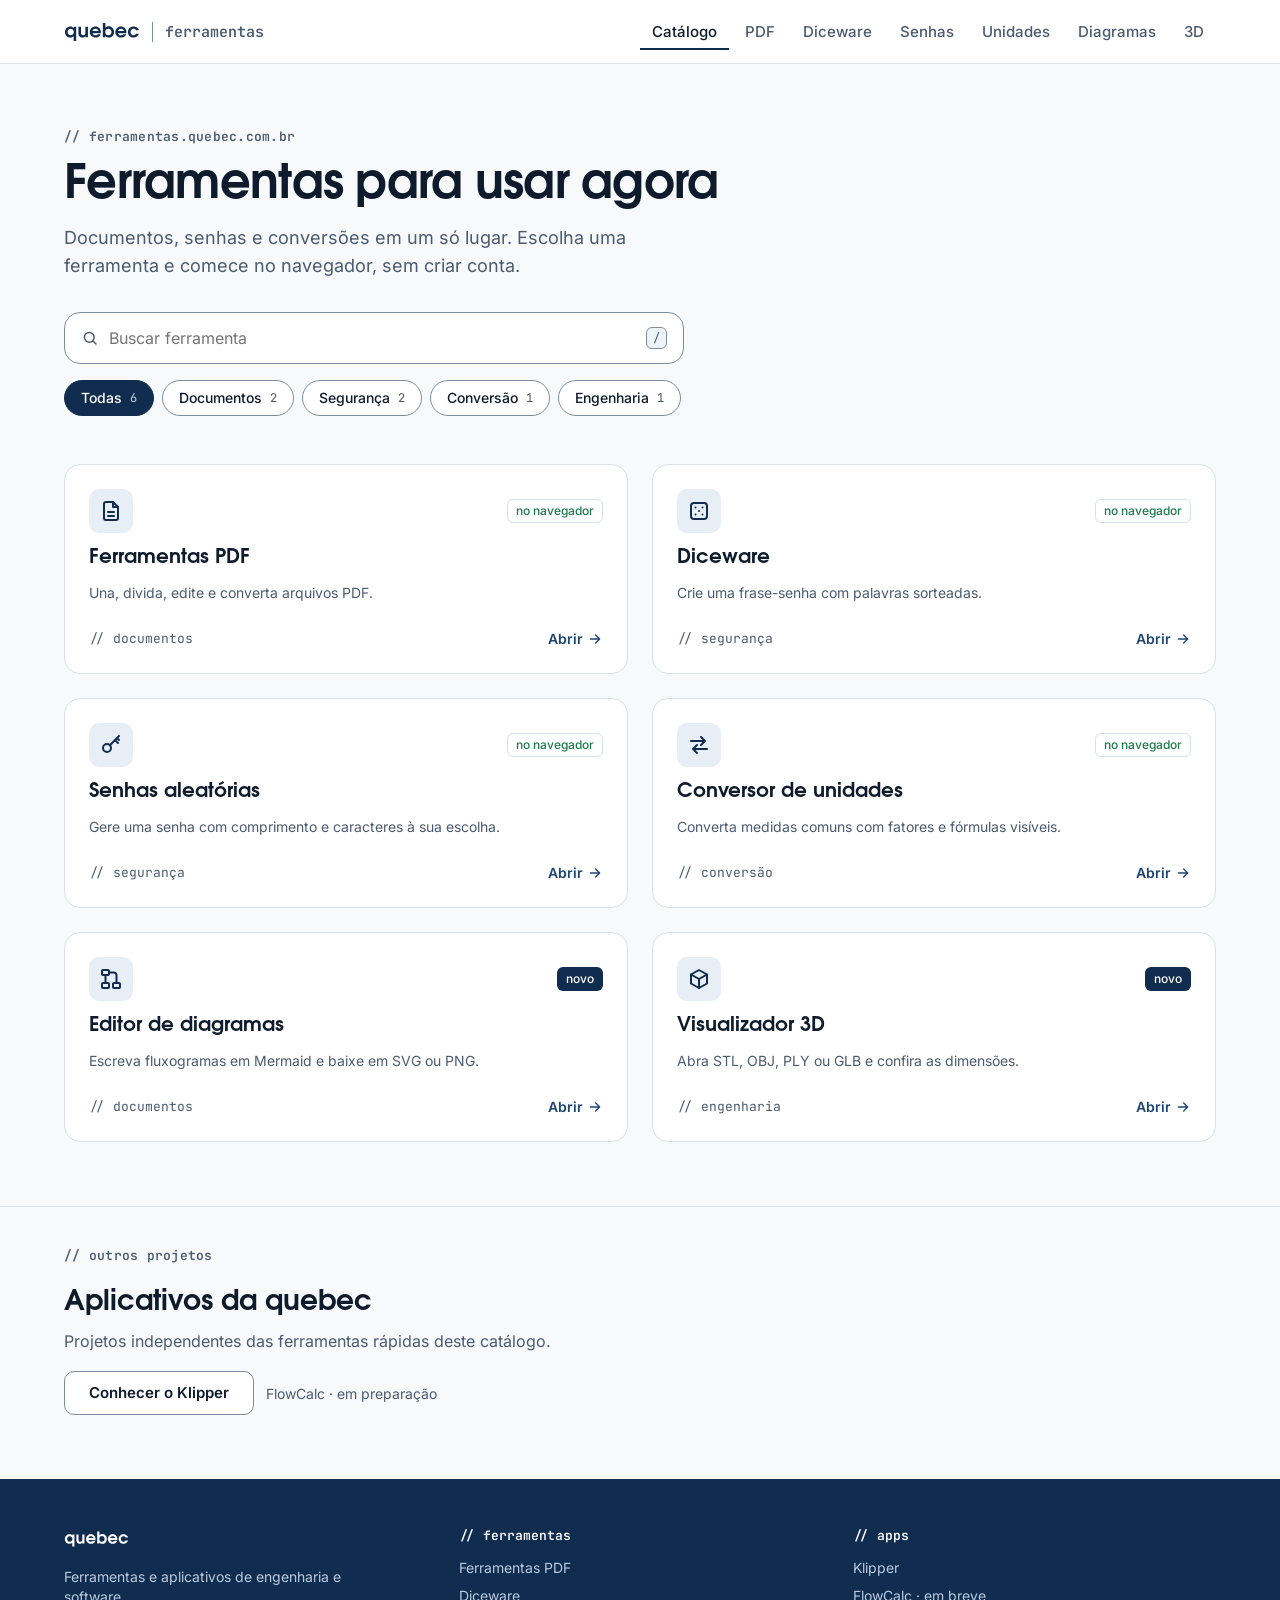
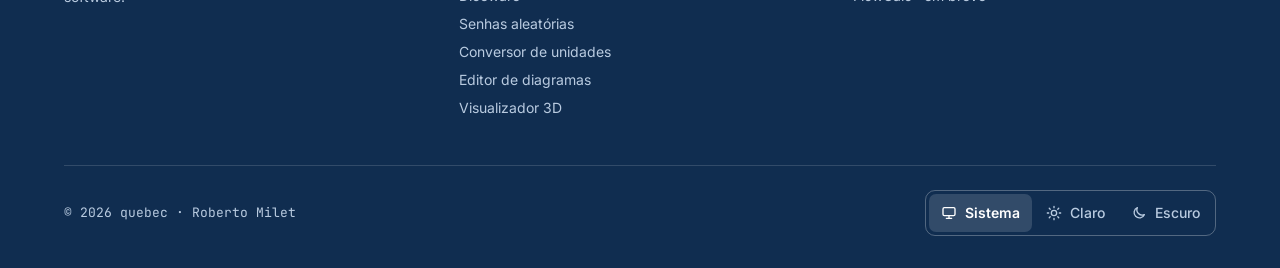
==== index.html @ 124abe1d "quebec 1.2.0: casca compartilhada, correções da 1.1.1 e motores MIT Correções (Release 1) - tokens: " ====
<!doctype html>
<html lang="pt-BR" data-theme="light">
<head>
  <meta charset="utf-8">
  <meta name="viewport" content="width=device-width, initial-scale=1">
  <title>Ferramentas | quebec</title>
  <meta name="description" content="Ferramentas gratuitas no navegador para documentos, diagramas, modelos 3D, senhas e conversão de unidades.">
  <link rel="canonical" href="https://ferramentas.quebec.com.br/">
  <meta property="og:title" content="Ferramentas | quebec">
  <meta property="og:description" content="PDF, senhas e conversão de unidades no navegador.">
  <meta property="og:image" content="https://ferramentas.quebec.com.br/assets/quebec/logos/icon-512.png">
  <!-- qb:head -->
<script>(function(){var s;try{s=localStorage.getItem('qb-theme')}catch(e){}document.documentElement.setAttribute('data-theme',s==='light'||s==='dark'?s:(matchMedia('(prefers-color-scheme: dark)').matches?'dark':'light'))})()</script>
<link rel="icon" type="image/png" sizes="16x16" href="/assets/quebec/logos/favicon_16.png">
<link rel="icon" type="image/png" sizes="32x32" href="/assets/quebec/logos/favicon_32.png">
<link rel="apple-touch-icon" href="/assets/quebec/logos/apple-touch-icon.png">
<meta name="theme-color" content="#F7F9FA" media="(prefers-color-scheme: light)">
<meta name="theme-color" content="#08131F" media="(prefers-color-scheme: dark)">
<link rel="preload" href="/assets/quebec/fonts/Inter-400.woff2" as="font" type="font/woff2" crossorigin>
<link rel="preload" href="/assets/quebec/fonts/TeXGyreAdventor-700.woff2" as="font" type="font/woff2" crossorigin>
<link rel="stylesheet" href="/assets/quebec/tokens.css?v=1.2.0">
<link rel="stylesheet" href="/assets/quebec/bundle.css?v=1.2.0">
<script src="/assets/quebec/quebec.js?v=1.2.0" defer></script>
<!-- /qb:head -->
  <style>
    .page-head { padding: var(--space-16) 0 var(--space-8); }
    .page-head h1 { margin: 0 0 var(--space-3); }
    .page-head .lead { margin: 0 0 var(--space-8); max-width: 620px; color: var(--text-muted); }
    .search { max-width: 620px; margin-bottom: var(--space-4); }
    .catalog { padding: var(--space-4) 0 var(--space-16); }
    .catalog .qb-card { min-height: 210px; }
    .product-strip { padding: var(--space-10) 0 var(--space-16); border-top: 1px solid var(--border); }
    .product-strip h2 { margin: 0 0 var(--space-3); }
    .product-strip p { color: var(--text-muted); margin: 0 0 var(--space-5); }
    .product-links { display: flex; flex-wrap: wrap; gap: var(--space-3); align-items: center; }
    .product-links span { color: var(--text-muted); font-size: 14px; }
    @media (max-width: 860px) { .page-head { padding-top: var(--space-12); } .page-head h1 { font-size: 40px; line-height: 46px; } }
    @media (max-width: 600px) { .catalog .qb-card { min-height: 0; } }
  </style>
</head>
<body class="qb">
<!-- qb:header active="catalogo" -->
<a class="qb-btn qb-btn--primary qb-skip" href="#conteudo">Pular para o conteúdo</a>
<div class="qb-header-wrap">
  <header class="qb-header"><div class="qb-container">
    <a class="qb-brand" href="/" aria-label="quebec ferramentas, início"><img class="qb-only-light" src="/assets/quebec/logos/nome_quebec.svg" alt="quebec" width="76" height="28"><img class="qb-only-dark" src="/assets/quebec/logos/nome_quebec_branco.svg" alt="quebec" width="76" height="28"><span class="qb-sub">ferramentas</span></a>
    <nav class="qb-nav" aria-label="Principal"><a href="/" aria-current="page">Catálogo</a><a href="/pdf/">PDF</a><a href="/diceware/">Diceware</a><a href="/senhas/">Senhas</a><a href="/unidades/">Unidades</a><a href="/diagramas/">Diagramas</a><a href="/3d/">3D</a></nav>
    <button class="qb-menu-btn" type="button" aria-expanded="false" aria-controls="menu-celular" aria-label="Menu"><span class="i-open"><svg class="qb-i" aria-hidden="true"><use href="/assets/quebec/icons.svg?v=1.2.0#menu"/></svg></span><span class="i-close"><svg class="qb-i" aria-hidden="true"><use href="/assets/quebec/icons.svg?v=1.2.0#close"/></svg></span></button>
  </div></header>
  <nav class="qb-mobile-nav" id="menu-celular" aria-label="Principal (celular)" hidden><a href="/" aria-current="page">Catálogo</a><a href="/pdf/">PDF</a><a href="/diceware/">Diceware</a><a href="/senhas/">Senhas</a><a href="/unidades/">Unidades</a><a href="/diagramas/">Diagramas</a><a href="/3d/">3D</a></nav>
</div>
<!-- /qb:header -->

<main id="conteudo">
<div data-qb-catalog>
<section class="page-head"><div class="qb-container">
  <p class="qb-eyebrow">// ferramentas.quebec.com.br</p>
  <h1 class="display-lg">Ferramentas para usar agora</h1>
  <p class="lead body-lg">Documentos, senhas e conversões em um só lugar. Escolha uma ferramenta e comece no navegador, sem criar conta.</p>
  <div class="qb-input qb-input--search search"><svg class="qb-i" aria-hidden="true"><use href="/assets/quebec/icons.svg?v=1.2.0#search"/></svg><input type="search" placeholder="Buscar ferramenta" aria-label="Buscar ferramenta" data-qb-search autocomplete="off"><span class="qb-kbd" aria-hidden="true">/</span></div>
  <div class="qb-chips" role="group" aria-label="Filtrar por categoria"><button class="qb-chip" type="button" data-qb-filter="todas" aria-pressed="true">Todas <span class="qb-count" aria-hidden="true">6</span></button><button class="qb-chip" type="button" data-qb-filter="documentos" aria-pressed="false">Documentos <span class="qb-count" aria-hidden="true">2</span></button><button class="qb-chip" type="button" data-qb-filter="seguranca" aria-pressed="false">Segurança <span class="qb-count" aria-hidden="true">2</span></button><button class="qb-chip" type="button" data-qb-filter="conversao" aria-pressed="false">Conversão <span class="qb-count" aria-hidden="true">1</span></button><button class="qb-chip" type="button" data-qb-filter="engenharia" aria-pressed="false">Engenharia <span class="qb-count" aria-hidden="true">1</span></button></div>
  <p class="qb-visually-hidden" aria-live="polite" data-qb-status></p>
</div></section>
<section class="catalog" aria-label="Catálogo"><div class="qb-container"><div class="qb-grid qb-grid--2">
<a class="qb-card" href="/pdf/" data-qb-item data-category="documentos" data-search="PDF unir dividir organizar editar converter imagem documento"><div class="qb-card-top"><span class="qb-icon-tile" aria-hidden="true"><svg class="qb-i"><use href="/assets/quebec/icons.svg?v=1.2.0#doc"/></svg></span><span class="qb-badge qb-badge--success">no navegador</span></div><h3 class="h3">Ferramentas PDF</h3><p class="body-sm">Una, divida, edite e converta arquivos PDF.</p><div class="qb-card-foot"><span>// documentos</span><span class="qb-go">Abrir <svg class="qb-i" aria-hidden="true"><use href="/assets/quebec/icons.svg?v=1.2.0#arrow-right"/></svg></span></div></a>
<a class="qb-card" href="/diceware/" data-qb-item data-category="seguranca" data-search="Diceware frase senha palavras portugues memoravel offline seguranca"><div class="qb-card-top"><span class="qb-icon-tile" aria-hidden="true"><svg class="qb-i"><use href="/assets/quebec/icons.svg?v=1.2.0#dice"/></svg></span><span class="qb-badge qb-badge--success">no navegador</span></div><h3 class="h3">Diceware</h3><p class="body-sm">Crie uma frase-senha com palavras sorteadas.</p><div class="qb-card-foot"><span>// segurança</span><span class="qb-go">Abrir <svg class="qb-i" aria-hidden="true"><use href="/assets/quebec/icons.svg?v=1.2.0#arrow-right"/></svg></span></div></a>
<a class="qb-card" href="/senhas/" data-qb-item data-category="seguranca" data-search="gerador senha aleatoria letras numeros simbolos criptografica seguranca"><div class="qb-card-top"><span class="qb-icon-tile" aria-hidden="true"><svg class="qb-i"><use href="/assets/quebec/icons.svg?v=1.2.0#key"/></svg></span><span class="qb-badge qb-badge--success">no navegador</span></div><h3 class="h3">Senhas aleatórias</h3><p class="body-sm">Gere uma senha com comprimento e caracteres à sua escolha.</p><div class="qb-card-foot"><span>// segurança</span><span class="qb-go">Abrir <svg class="qb-i" aria-hidden="true"><use href="/assets/quebec/icons.svg?v=1.2.0#arrow-right"/></svg></span></div></a>
<a class="qb-card" href="/unidades/" data-qb-item data-category="conversao" data-search="conversor unidades comprimento massa temperatura volume area pressao medida"><div class="qb-card-top"><span class="qb-icon-tile" aria-hidden="true"><svg class="qb-i"><use href="/assets/quebec/icons.svg?v=1.2.0#swap"/></svg></span><span class="qb-badge qb-badge--success">no navegador</span></div><h3 class="h3">Conversor de unidades</h3><p class="body-sm">Converta medidas comuns com fatores e fórmulas visíveis.</p><div class="qb-card-foot"><span>// conversão</span><span class="qb-go">Abrir <svg class="qb-i" aria-hidden="true"><use href="/assets/quebec/icons.svg?v=1.2.0#arrow-right"/></svg></span></div></a>
<a class="qb-card" href="/diagramas/" data-qb-item data-category="documentos" data-search="diagrama fluxograma mermaid sequencia estados desenho svg png documento"><div class="qb-card-top"><span class="qb-icon-tile" aria-hidden="true"><svg class="qb-i"><use href="/assets/quebec/icons.svg?v=1.2.0#diagram"/></svg></span><span class="qb-badge qb-badge--new">novo</span></div><h3 class="h3">Editor de diagramas</h3><p class="body-sm">Escreva fluxogramas em Mermaid e baixe em SVG ou PNG.</p><div class="qb-card-foot"><span>// documentos</span><span class="qb-go">Abrir <svg class="qb-i" aria-hidden="true"><use href="/assets/quebec/icons.svg?v=1.2.0#arrow-right"/></svg></span></div></a>
<a class="qb-card" href="/3d/" data-qb-item data-category="engenharia" data-search="visualizador 3d cad stl obj ply glb modelo peca dimensoes engenharia"><div class="qb-card-top"><span class="qb-icon-tile" aria-hidden="true"><svg class="qb-i"><use href="/assets/quebec/icons.svg?v=1.2.0#cube"/></svg></span><span class="qb-badge qb-badge--new">novo</span></div><h3 class="h3">Visualizador 3D</h3><p class="body-sm">Abra STL, OBJ, PLY ou GLB e confira as dimensões.</p><div class="qb-card-foot"><span>// engenharia</span><span class="qb-go">Abrir <svg class="qb-i" aria-hidden="true"><use href="/assets/quebec/icons.svg?v=1.2.0#arrow-right"/></svg></span></div></a>
</div><div class="qb-empty" data-qb-empty hidden><span class="qb-icon-tile" aria-hidden="true"><svg class="qb-i"><use href="/assets/quebec/icons.svg?v=1.2.0#search"/></svg></span><h2 class="h3">Nenhuma ferramenta para “<span data-qb-query></span>”</h2><p class="body-sm">Tente outro termo ou veja todas as ferramentas.</p><button class="qb-btn qb-btn--secondary qb-btn--sm" type="button" data-qb-clear>Limpar busca</button></div></div></section>
</div>
<section class="product-strip"><div class="qb-container"><p class="qb-eyebrow">// outros projetos</p><h2 class="h2">Aplicativos da quebec</h2><p>Projetos independentes das ferramentas rápidas deste catálogo.</p><div class="product-links"><a class="qb-btn qb-btn--secondary" href="https://klipper.quebec.com.br/">Conhecer o Klipper</a><span>FlowCalc · em preparação</span></div></div></section>
</main>

<!-- qb:footer -->
<footer class="qb-footer"><div class="qb-container">
  <div class="qb-foot-grid">
    <div class="qb-foot-brand"><img src="/assets/quebec/logos/nome_quebec_branco.svg" alt="quebec" width="65" height="24"><p>Ferramentas e aplicativos de engenharia e software.</p></div>
    <div><h2 class="qb-foot-title">// ferramentas</h2><ul><li><a href="/pdf/">Ferramentas PDF</a></li><li><a href="/diceware/">Diceware</a></li><li><a href="/senhas/">Senhas aleatórias</a></li><li><a href="/unidades/">Conversor de unidades</a></li><li><a href="/diagramas/">Editor de diagramas</a></li><li><a href="/3d/">Visualizador 3D</a></li></ul></div>
    <div><h2 class="qb-foot-title">// apps</h2><ul><li><a href="https://klipper.quebec.com.br/" rel="noopener noreferrer">Klipper</a></li><li><span class="qb-soon">FlowCalc · em breve</span></li></ul></div>
  </div>
  <div class="qb-legal"><span>© <span data-qb-year>2026</span> quebec · Roberto Milet</span><div class="qb-theme" role="group" aria-label="Tema"><button type="button" data-qb-theme-set="system" aria-pressed="true"><svg class="qb-i" aria-hidden="true"><use href="/assets/quebec/icons.svg?v=1.2.0#monitor"/></svg>Sistema</button><button type="button" data-qb-theme-set="light" aria-pressed="false"><svg class="qb-i" aria-hidden="true"><use href="/assets/quebec/icons.svg?v=1.2.0#sun"/></svg>Claro</button><button type="button" data-qb-theme-set="dark" aria-pressed="false"><svg class="qb-i" aria-hidden="true"><use href="/assets/quebec/icons.svg?v=1.2.0#moon"/></svg>Escuro</button></div></div>
</div></footer>
<!-- /qb:footer -->
</body>
</html>
---- assets/quebec/tokens.css ----
/* quebec — gerado de tokens.json do design system (pacote 1.2.0). Não editar à mão: altere o design system e gere de novo.
   1.2.0: espaços 5/10/20, --accent (realce por ferramenta), --band-border*, --on-success e tokens de movimento. */
@font-face { font-family: 'TeX Gyre Adventor'; src: url('fonts/TeXGyreAdventor-700.woff2') format('woff2'); font-weight: 700; font-style: normal; font-display: swap; }
@font-face { font-family: 'Inter'; src: url('fonts/Inter-400.woff2') format('woff2'); font-weight: 400; font-style: normal; font-display: swap; }
@font-face { font-family: 'Inter'; src: url('fonts/Inter-500.woff2') format('woff2'); font-weight: 500; font-style: normal; font-display: swap; }
@font-face { font-family: 'Inter'; src: url('fonts/Inter-600.woff2') format('woff2'); font-weight: 600; font-style: normal; font-display: swap; }
@font-face { font-family: 'JetBrains Mono'; src: url('fonts/JetBrainsMono-400.woff2') format('woff2'); font-weight: 400; font-style: normal; font-display: swap; }
@font-face { font-family: 'JetBrains Mono'; src: url('fonts/JetBrainsMono-600.woff2') format('woff2'); font-weight: 600; font-style: normal; font-display: swap; }
:root, [data-theme="light"] {
  --navy-950: #08131F;
  --navy-900: #0F1E31;
  --navy-800: #102D50;
  --navy-700: #1D4673;
  --navy-500: #3D6E9F;
  --navy-300: #9CC0E6;
  --navy-100: #E7EEF6;
  --navy-050: #F3F6FA;
  --slate-700: #4B5B70;
  --slate-400: #7D8DA1;
  --slate-200: #D8E0E9;
  --slate-050: #F7F9FA;
  --cyan-400: #4CC3F0;
  --bg: var(--slate-050);
  --surface: #FFFFFF;
  --surface-sunken: #EEF3F8;
  --surface-tint: var(--navy-100);
  --text: #0E1B2C;
  --text-muted: var(--slate-700);
  --border: var(--slate-200);
  --border-strong: var(--slate-400);
  --primary: var(--navy-800);
  --primary-hover: #0A1F38;
  --on-primary: #FFFFFF;
  --link: var(--navy-700);
  --focus: #1F78B8;
  --band: var(--navy-800);
  --on-band: #FFFFFF;
  --on-band-muted: #B9CBE0;
  --success: #1E7B4F;
  --warning: #8F5410;
  --danger: #B42318;
  --on-success: #FFFFFF;
  --accent: var(--primary);
  --accent-tint: var(--surface-tint);
  --band-border: rgba(255,255,255,0.14);
  --band-border-strong: rgba(255,255,255,0.28);
  --shadow-sm: 0 1px 2px rgba(16,45,80,0.08);
  --shadow-md: 0 6px 20px rgba(16,45,80,0.10);
  color-scheme: light;
}
[data-theme="dark"] {
  --bg: var(--navy-950);
  --surface: var(--navy-900);
  --surface-sunken: #0B1828;
  --surface-tint: #14304F;
  --text: #EEF3F8;
  --text-muted: #A3B2C4;
  --border: #25394F;
  --border-strong: #5E7591;
  --primary: var(--navy-300);
  --primary-hover: #B9D3EE;
  --on-primary: var(--navy-950);
  --link: var(--navy-300);
  --focus: var(--cyan-400);
  --band: var(--navy-900);
  --on-band: #EEF3F8;
  --on-band-muted: #A3B2C4;
  --success: #5CCB93;
  --warning: #F0B45A;
  --danger: #F28B82;
  --on-success: var(--navy-950);
  --band-border: rgba(255,255,255,0.12);
  --band-border-strong: rgba(255,255,255,0.24);
  --shadow-sm: 0 1px 2px rgba(0,0,0,0.4);
  --shadow-md: 0 8px 24px rgba(0,0,0,0.45);
  color-scheme: dark;
}
:root {
  --space-1: 4px;
  --space-2: 8px;
  --space-3: 12px;
  --space-4: 16px;
  --space-5: 20px;
  --space-6: 24px;
  --space-8: 32px;
  --space-10: 40px;
  --space-12: 48px;
  --space-16: 64px;
  --space-20: 80px;
  --space-24: 96px;
  --radius-sm: 6px;
  --radius-md: 10px;
  --radius-lg: 16px;
  --radius-xl: 24px;
  --radius-full: 999px;
  --container: 1200px;
  --container-narrow: 760px;
  --header-height: 64px;
  --dur-1: 120ms;
  --dur-2: 200ms;
  --ease: cubic-bezier(.2,0,0,1);
  --font-display: "TeX Gyre Adventor", "Century Gothic", "Avenir Next", system-ui, sans-serif;
  --font-sans: Inter, system-ui, -apple-system, "Segoe UI", Roboto, sans-serif;
  --font-mono: "JetBrains Mono", ui-monospace, "SFMono-Regular", Menlo, monospace;
}
/* Realce por ferramenta: só pinta ícones, sobretítulos e destaques de título. Nunca altera --primary, --link ou --focus.
   As cores ficam longe de --danger, --warning e --success. Use <main data-qb-accent="violeta">. */
[data-qb-accent="violeta"] { --accent: #6A3FC1; --accent-tint: #F0EBFA; }
[data-theme="dark"] [data-qb-accent="violeta"] { --accent: #C3AEF5; --accent-tint: #2A2347; }
[data-qb-accent="ciano"] { --accent: #0B6A8F; --accent-tint: #E3F3FA; }
[data-theme="dark"] [data-qb-accent="ciano"] { --accent: var(--cyan-400); --accent-tint: #0F3144; }
@media (prefers-reduced-motion: reduce) { :root { --dur-1: 0ms; --dur-2: 0ms; } }
.display-xl { font-family: var(--font-display); font-size: 64px; line-height: 68px; font-weight: 700; letter-spacing: -0.02em; }
.display-lg { font-family: var(--font-display); font-size: 48px; line-height: 54px; font-weight: 700; letter-spacing: -0.015em; }
.h1 { font-family: var(--font-display); font-size: 36px; line-height: 42px; font-weight: 700; letter-spacing: -0.01em; }
.h2 { font-family: var(--font-display); font-size: 28px; line-height: 34px; font-weight: 700; }
.h3 { font-family: var(--font-display); font-size: 20px; line-height: 26px; font-weight: 700; }
.body-lg { font-family: var(--font-sans); font-size: 18px; line-height: 28px; font-weight: 400; }
.body { font-family: var(--font-sans); font-size: 16px; line-height: 24px; font-weight: 400; }
.body-sm { font-family: var(--font-sans); font-size: 14px; line-height: 20px; font-weight: 400; }
.label { font-family: var(--font-sans); font-size: 14px; line-height: 20px; font-weight: 600; }
.caption { font-family: var(--font-sans); font-size: 12px; line-height: 16px; font-weight: 500; }
.eyebrow { font-family: var(--font-mono); font-size: 13px; line-height: 18px; font-weight: 600; }
.code { font-family: var(--font-mono); font-size: 14px; line-height: 22px; font-weight: 400; }
.result { font-family: var(--font-mono); font-size: 32px; line-height: 40px; font-weight: 600; }
---- assets/quebec/bundle.css ----
/* quebec — componentes (classes qb-*), pacote 1.2.0. Carrega depois de tokens.css; usa só variáveis de token.
   Pontos de quebra (convenção, media queries não leem variáveis): 1100 / 860 / 600 px. */
.qb, .qb * { box-sizing: border-box; }
.qb { font-family: var(--font-sans); color: var(--text); background: var(--bg); -webkit-font-smoothing: antialiased; }
.qb a { color: var(--link); text-underline-offset: 3px; }
.qb :focus-visible { outline: 2px solid var(--focus); outline-offset: 2px; }
.qb-container { max-width: var(--container); margin: 0 auto; padding: 0 var(--space-6); }
.qb-narrow { max-width: var(--container-narrow); margin: 0 auto; padding: 0 var(--space-6); }
.qb-muted { color: var(--text-muted); }

/* Botão */
.qb-btn { display: inline-flex; align-items: center; justify-content: center; gap: var(--space-2); height: 44px; padding: 0 var(--space-6);
  border-radius: var(--radius-md); border: 1px solid transparent; font: 600 15px/20px var(--font-sans); text-decoration: none; cursor: pointer; white-space: nowrap; }
.qb a.qb-btn { text-decoration: none; }
.qb-btn svg { width: 18px; height: 18px; }
.qb-btn--primary, .qb a.qb-btn--primary { background: var(--primary); color: var(--on-primary); }
.qb-btn--primary:hover { background: var(--primary-hover); }
.qb-btn--secondary, .qb a.qb-btn--secondary { background: var(--surface); color: var(--text); border-color: var(--border-strong); }
.qb-btn--secondary:hover { background: var(--surface-sunken); }
.qb-btn--ghost, .qb a.qb-btn--ghost { background: transparent; color: var(--text); }
.qb-btn--ghost:hover { background: var(--surface-tint); }
.qb-btn--on-band, .qb a.qb-btn--on-band { background: var(--on-band); color: var(--navy-800); }
.qb-btn--sm { height: 36px; padding: 0 var(--space-4); font-size: 14px; }
.qb-btn[disabled] { opacity: .45; cursor: not-allowed; }

/* Selo */
.qb-badge { display: inline-flex; align-items: center; gap: var(--space-1); height: 24px; padding: 0 var(--space-2); border-radius: var(--radius-sm);
  font: 500 12px/16px var(--font-sans); background: var(--surface-sunken); color: var(--text-muted); border: 1px solid var(--border); }
.qb-badge svg { width: 14px; height: 14px; }
.qb-badge--brand { background: var(--surface-tint); color: var(--text); border-color: transparent; }
.qb-badge--new { background: var(--primary); color: var(--on-primary); border-color: transparent; }
.qb-badge--success { color: var(--success); background: var(--surface); border-color: var(--border); }

/* Chip de filtro */
.qb-chips { display: flex; flex-wrap: wrap; gap: var(--space-2); }
.qb-chip { display: inline-flex; align-items: center; gap: var(--space-2); height: 36px; padding: 0 var(--space-4); border-radius: var(--radius-full);
  border: 1px solid var(--border-strong); background: var(--surface); color: var(--text); font: 500 14px/20px var(--font-sans); cursor: pointer; }
.qb-chip[aria-pressed="true"] { background: var(--primary); border-color: var(--primary); color: var(--on-primary); }
.qb-chip .qb-count { font: 400 12px/16px var(--font-mono); opacity: .75; }

/* Campo */
.qb-field { display: grid; gap: var(--space-2); }
.qb-field > label { font: 600 14px/20px var(--font-sans); }
.qb-field .qb-help { font: 400 13px/18px var(--font-sans); color: var(--text-muted); }
.qb-input { display: flex; align-items: center; gap: var(--space-2); height: 44px; padding: 0 var(--space-4); border-radius: var(--radius-md);
  border: 1px solid var(--border-strong); background: var(--surface); color: var(--text); }
.qb-input:focus-within { outline: 2px solid var(--focus); outline-offset: 2px; }
.qb-input input, .qb-input select { flex: 1; min-width: 0; border: 0; background: transparent; color: inherit; font: 400 16px/24px var(--font-sans); outline: none; }
.qb-input .qb-unit { font: 400 14px/20px var(--font-mono); color: var(--text-muted); }
.qb-input svg { width: 18px; height: 18px; color: var(--text-muted); flex: none; }
.qb-input--search { height: 52px; border-radius: var(--radius-lg); }
.qb-input--error { border-color: var(--danger); }
.qb-field .qb-error { font: 500 13px/18px var(--font-sans); color: var(--danger); }
.qb-kbd { font: 500 12px/16px var(--font-mono); padding: 2px 6px; border-radius: var(--radius-sm); border: 1px solid var(--border-strong); color: var(--text-muted); background: var(--surface-sunken); }
.qb-mono { font-family: var(--font-mono); }

/* Cabeçalho */
.qb-header { height: var(--header-height); background: var(--surface); border-bottom: 1px solid var(--border); }
.qb-header .qb-container { height: 100%; display: flex; align-items: center; gap: var(--space-8); }
.qb-brand { display: inline-flex; align-items: center; gap: var(--space-3); text-decoration: none; color: var(--text); }
.qb .qb-brand { text-decoration: none; }
.qb-brand img { height: 28px; width: auto; display: block; }
.qb-brand .qb-sub { font: 600 15px/20px var(--font-mono); color: var(--text-muted); padding-left: var(--space-3); border-left: 1px solid var(--border-strong); }
.qb-nav { display: flex; gap: var(--space-1); margin-left: auto; align-items: center; }
.qb-nav a { font: 500 15px/20px var(--font-sans); color: var(--text-muted); text-decoration: none; padding: var(--space-2) var(--space-3); border-radius: var(--radius-sm); }
.qb-nav a:hover { color: var(--text); background: var(--surface-tint); }
.qb-nav a[aria-current="page"] { color: var(--text); box-shadow: inset 0 -2px 0 var(--primary); border-radius: 0; }

/* Sobretítulo e seções */
.qb-eyebrow { font: 600 13px/18px var(--font-mono); color: var(--text-muted); letter-spacing: .02em; margin: 0 0 var(--space-3); }
.qb-section { padding: var(--space-24) 0; }
.qb-section-head { max-width: 640px; margin-bottom: var(--space-12); }
.qb-section-head h2 { margin: 0 0 var(--space-3); }
.qb-section-head p { margin: 0; color: var(--text-muted); }

/* Hero */
.qb-hero { padding: var(--space-24) 0 var(--space-16); }
.qb-hero .qb-container { display: grid; grid-template-columns: 1.1fr .9fr; gap: var(--space-16); align-items: center; }
.qb-hero h1 { margin: 0 0 var(--space-6); }
.qb-hero p.qb-lead { margin: 0 0 var(--space-8); color: var(--text-muted); max-width: 520px; }
.qb-actions { display: flex; gap: var(--space-3); flex-wrap: wrap; }
.qb-tree { background: var(--surface); border: 1px solid var(--border); border-radius: var(--radius-xl); padding: var(--space-8); box-shadow: var(--shadow-sm); }
.qb-tree .qb-tree-top { display: flex; align-items: center; gap: var(--space-3); margin-bottom: var(--space-6); }
.qb-tree .qb-tree-top img { width: 40px; height: 40px; }
.qb-tree ul { list-style: none; margin: 0; padding: 0; font: 400 15px/24px var(--font-mono); }
.qb-tree li { display: grid; grid-template-columns: 28px 130px 1fr; padding: var(--space-2) 0; border-top: 1px dashed var(--border); }
.qb-tree li .b { color: var(--text-muted); }
.qb-tree li .n { font-weight: 600; color: var(--text); }
.qb-tree li .d { color: var(--text-muted); font-family: var(--font-sans); font-size: 14px; }

/* Cards */
.qb-grid { display: grid; grid-template-columns: repeat(3, 1fr); gap: var(--space-6); }
.qb-card { display: flex; flex-direction: column; gap: var(--space-3); padding: var(--space-6); background: var(--surface); border: 1px solid var(--border);
  border-radius: var(--radius-lg); color: var(--text); text-decoration: none; }
.qb a.qb-card { text-decoration: none; color: var(--text); }
a.qb-card:hover { box-shadow: var(--shadow-md); border-color: var(--border-strong); }
.qb-card h3 { margin: 0; }
.qb-card p { margin: 0; color: var(--text-muted); }
.qb-card .qb-card-top { display: flex; align-items: center; justify-content: space-between; gap: var(--space-3); }
.qb-card .qb-card-foot { margin-top: auto; padding-top: var(--space-3); display: flex; align-items: center; justify-content: space-between; gap: var(--space-2);
  font: 400 13px/18px var(--font-mono); color: var(--text-muted); }
.qb-card .qb-go { font: 600 14px/20px var(--font-sans); color: var(--link); display: inline-flex; align-items: center; gap: var(--space-1); }
.qb-card .qb-go svg { width: 16px; height: 16px; }
.qb-icon-tile { width: 44px; height: 44px; border-radius: var(--radius-md); background: var(--accent-tint); color: var(--accent);
  display: inline-flex; align-items: center; justify-content: center; flex: none; }
.qb-icon-tile svg { width: 24px; height: 24px; }
.qb-icon-tile--brand { background: var(--navy-800); color: var(--on-band); }

/* Painel de ferramenta */
.qb-tool { background: var(--surface); border: 1px solid var(--border); border-radius: var(--radius-lg); overflow: hidden; }
.qb-tool-head { display: flex; align-items: center; gap: var(--space-4); padding: var(--space-6); border-bottom: 1px solid var(--border); }
.qb-tool-head h2 { margin: 0; }
.qb-tool-head p { margin: 2px 0 0; color: var(--text-muted); }
.qb-tool-body { display: grid; grid-template-columns: 1fr 1fr; }
.qb-tool-in { padding: var(--space-6); display: grid; gap: var(--space-4); align-content: start; }
.qb-tool-out { padding: var(--space-6); background: var(--surface-sunken); border-left: 1px solid var(--border); display: grid; gap: var(--space-4); align-content: start; }
.qb-row2 { display: grid; grid-template-columns: 1fr 1fr; gap: var(--space-3); }
.qb-meter { height: 8px; border-radius: var(--radius-full); background: var(--border); overflow: hidden; }
.qb-meter > span { display: block; height: 100%; background: var(--primary); border-radius: var(--radius-full); }
.qb-kv { display: grid; grid-template-columns: auto 1fr; gap: var(--space-2) var(--space-6); margin: 0; font: 400 14px/22px var(--font-mono); }
.qb-kv dt { color: var(--text-muted); }
.qb-kv dd { margin: 0; text-align: right; }
.qb-note { display: flex; gap: var(--space-2); align-items: flex-start; font: 400 13px/18px var(--font-sans); color: var(--text-muted); }
.qb-note svg { width: 16px; height: 16px; flex: none; margin-top: 1px; }

/* Faixa e rodapé */
.qb-band { background: var(--band); color: var(--on-band); border-radius: var(--radius-xl); padding: var(--space-12); display: flex; align-items: center; justify-content: space-between; gap: var(--space-8); }
.qb-band h2 { margin: 0 0 var(--space-2); color: var(--on-band); }
.qb-band p { margin: 0; color: var(--on-band-muted); }
.qb-footer { background: var(--band); color: var(--on-band-muted); padding: var(--space-12) 0 var(--space-8); }
.qb-footer .qb-foot-grid { display: grid; grid-template-columns: repeat(auto-fit, minmax(160px, 1fr)); gap: var(--space-8); }
.qb-footer .qb-foot-brand p { margin: 0; max-width: 300px; font-size: 14px; line-height: 20px; }
.qb-footer img { height: 24px; display: block; margin-bottom: var(--space-4); }
/* Título de coluna do rodapé: vale para qualquer nível de título (h2, h3, h4). */
.qb-footer h4, .qb-foot-title { margin: 0 0 var(--space-3); font: 600 13px/18px var(--font-mono); letter-spacing: normal; color: var(--on-band); }
.qb-footer .qb-soon { font-size: 14px; color: var(--on-band-muted); }
.qb-footer ul { list-style: none; margin: 0; padding: 0; display: grid; gap: var(--space-2); }
.qb-footer a { color: var(--on-band-muted); text-decoration: none; font-size: 14px; }
.qb-footer a:hover { color: var(--on-band); text-decoration: underline; }
.qb-footer .qb-legal { margin-top: var(--space-12); padding-top: var(--space-6); border-top: 1px solid var(--band-border); display: flex; align-items: center; justify-content: space-between; gap: var(--space-4); flex-wrap: wrap; font: 400 13px/18px var(--font-mono); }

@media (max-width: 860px) {
  .qb-hero .qb-container, .qb-tool-body { grid-template-columns: 1fr; }
  .qb-tool-out { border-left: 0; border-top: 1px solid var(--border); }
  .qb-grid { grid-template-columns: repeat(2, minmax(0, 1fr)); }
  .qb-band { flex-direction: column; align-items: flex-start; padding: var(--space-8); }
  .qb-section { padding: var(--space-16) 0; }
  .qb-nav { display: none; }
}

/* ---------- v1.1 ---------- */
.qb [hidden] { display: none !important; }
.qb .qb-input input:focus-visible, .qb .qb-input select:focus-visible { outline: none; }
.qb .qb-only-dark { display: none !important; }
[data-theme="dark"] .qb .qb-only-light, .qb[data-theme="dark"] .qb-only-light { display: none !important; }
[data-theme="dark"] .qb .qb-only-dark, .qb[data-theme="dark"] .qb-only-dark { display: block !important; }
.qb-visually-hidden { position: absolute !important; width: 1px; height: 1px; margin: -1px; padding: 0; overflow: hidden; clip: rect(0 0 0 0); white-space: nowrap; border: 0; }

/* Alvo de toque: controles de 36px ganham 4px invisíveis acima e abaixo (44px no total). */
.qb-btn--sm, .qb-chip { position: relative; }
.qb-btn--sm::after, .qb-chip::after { content: ""; position: absolute; left: 0; right: 0; top: -4px; bottom: -4px; }

/* Menu no celular */
.qb-menu-btn { display: none; margin-left: auto; width: 44px; height: 44px; align-items: center; justify-content: center; flex: none;
  border-radius: var(--radius-md); border: 1px solid var(--border-strong); background: var(--surface); color: var(--text); cursor: pointer; padding: 0; }
.qb-menu-btn svg { width: 22px; height: 22px; display: block; }
.qb-menu-btn .i-close { display: none; }
.qb-menu-btn[aria-expanded="true"] .i-open { display: none; }
.qb-menu-btn[aria-expanded="true"] .i-close { display: block; }
.qb-mobile-nav { display: none; background: var(--surface); border-bottom: 1px solid var(--border); padding: var(--space-2) var(--space-6) var(--space-6); box-shadow: var(--shadow-md); }
.qb-mobile-nav a { display: flex; align-items: center; min-height: 48px; padding: 0 var(--space-3); font: 500 16px/24px var(--font-sans); color: var(--text); text-decoration: none; border-radius: var(--radius-md); }
.qb-mobile-nav a:hover { background: var(--surface-tint); }
.qb-mobile-nav a[aria-current="page"] { background: var(--surface-tint); font-weight: 600; }
.qb .qb-mobile-nav a.qb-btn { justify-content: center; width: 100%; margin-top: var(--space-4); min-height: 48px; font-weight: 600; }
.qb .qb-mobile-nav a.qb-btn--primary { color: var(--on-primary); }
.qb-header--compact .qb-nav, .qb-header--compact .qb-header-cta { display: none; }
.qb-header--compact .qb-menu-btn { display: inline-flex; }
.qb-header--compact + .qb-mobile-nav:not([hidden]) { display: block; }
@media (max-width: 860px) {
  .qb-header .qb-header-cta { display: none; }
  .qb-menu-btn { display: inline-flex; }
  .qb-mobile-nav:not([hidden]) { display: block; }
}

/* Seletor de tema */
.qb-theme { display: inline-flex; padding: 3px; gap: 2px; border-radius: var(--radius-md); border: 1px solid var(--border-strong); background: var(--surface); }
.qb-theme button { display: inline-flex; align-items: center; gap: var(--space-2); min-height: 38px; padding: 0 var(--space-3); border: 0; border-radius: calc(var(--radius-md) - 3px);
  background: transparent; color: var(--text-muted); font: 500 14px/20px var(--font-sans); cursor: pointer; }
.qb-theme button svg { width: 16px; height: 16px; }
.qb-theme button[aria-pressed="true"] { background: var(--surface-tint); color: var(--text); font-weight: 600; }
.qb-footer .qb-theme { background: transparent; border-color: var(--band-border-strong); }
.qb-footer .qb-theme button { color: var(--on-band-muted); }
.qb-footer .qb-theme button[aria-pressed="true"] { background: var(--band-border); color: var(--on-band); }

/* Área de arquivos */
.qb-drop { position: relative; display: grid; justify-items: center; gap: var(--space-2); text-align: center; padding: var(--space-12) var(--space-6);
  border: 2px dashed var(--border-strong); border-radius: var(--radius-lg); background: var(--surface); color: var(--text); cursor: pointer; }
.qb-drop:hover, .qb-drop.is-over { border-color: var(--primary); background: var(--surface-tint); }
.qb-drop:focus-within { outline: 2px solid var(--focus); outline-offset: 2px; }
.qb-drop input[type="file"] { position: absolute; inset: 0; opacity: 0; cursor: pointer; width: 100%; height: 100%; }
.qb-drop .qb-icon-tile { width: 52px; height: 52px; }
.qb-drop strong { font: 600 16px/24px var(--font-sans); }
.qb-drop .qb-drop-link { color: var(--link); text-decoration: underline; text-underline-offset: 3px; }
.qb-drop .qb-help { font: 400 13px/18px var(--font-sans); color: var(--text-muted); }
.qb-drop.is-error { border-color: var(--danger); }
.qb-drop.is-compact { padding: var(--space-6); grid-auto-flow: column; justify-content: start; text-align: left; }

/* Lista de arquivos */
.qb-files { list-style: none; margin: 0; padding: 0; border: 1px solid var(--border); border-radius: var(--radius-lg); background: var(--surface); }
.qb-file { display: grid; grid-template-columns: auto auto 1fr auto auto; align-items: center; gap: var(--space-3); padding: var(--space-2) var(--space-3) var(--space-2) var(--space-2); min-height: 64px; }
.qb-file + .qb-file { border-top: 1px solid var(--border); }
.qb-file .qb-move { display: grid; }
.qb-file .qb-move button, .qb-icon-btn { width: 44px; height: 30px; display: inline-flex; align-items: center; justify-content: center; border: 0; background: transparent;
  color: var(--text-muted); border-radius: var(--radius-sm); cursor: pointer; padding: 0; }
.qb-icon-btn { height: 44px; }
.qb-file .qb-move button:hover, .qb-icon-btn:hover { background: var(--surface-tint); color: var(--text); }
.qb-file .qb-move button[disabled] { opacity: .35; cursor: default; background: transparent; }
.qb-file .qb-move svg, .qb-icon-btn svg { width: 18px; height: 18px; }
.qb-file .qb-file-ico { color: var(--primary); display: inline-flex; }
.qb-file .qb-file-ico svg { width: 22px; height: 22px; }
.qb-file .qb-file-name { min-width: 0; }
.qb-file .qb-file-name b { display: block; font: 600 15px/20px var(--font-sans); overflow: hidden; text-overflow: ellipsis; white-space: nowrap; }
.qb-file .qb-file-name span { font: 400 13px/18px var(--font-mono); color: var(--text-muted); }
.qb-file .qb-file-state { font: 500 13px/18px var(--font-sans); color: var(--text-muted); display: inline-flex; gap: var(--space-1); align-items: center; white-space: nowrap; }
.qb-file .qb-file-state svg { width: 16px; height: 16px; }
.qb-file.is-done .qb-file-state { color: var(--success); }
.qb-file.is-error .qb-file-state { color: var(--danger); }
.qb-file.is-error .qb-file-name span { color: var(--danger); }

/* Progresso */
.qb-progress { display: grid; gap: var(--space-2); }
.qb-progress-top { display: flex; justify-content: space-between; gap: var(--space-3); font: 600 14px/20px var(--font-sans); }
.qb-progress-top .qb-mono { font-weight: 400; color: var(--text-muted); }
.qb-bar { height: 8px; border-radius: var(--radius-full); background: var(--border); overflow: hidden; }
.qb-bar > span { display: block; height: 100%; background: var(--primary); border-radius: var(--radius-full); }
.qb-bar.is-indeterminate > span { width: 35%; animation: qb-slide 1.4s ease-in-out infinite; }
@keyframes qb-slide { 0% { transform: translateX(-100%); } 100% { transform: translateX(290%); } }
@media (prefers-reduced-motion: reduce) { .qb-bar.is-indeterminate > span { animation: none; width: 100%; opacity: .5; } }
.qb-progress .qb-help { font: 400 13px/18px var(--font-sans); color: var(--text-muted); }

/* Estado vazio */
.qb-empty { display: grid; justify-items: center; text-align: center; gap: var(--space-3); padding: var(--space-12) var(--space-6);
  border: 1px dashed var(--border-strong); border-radius: var(--radius-lg); background: var(--surface); }
.qb-empty h3 { margin: var(--space-2) 0 0; }
.qb-empty p { margin: 0; color: var(--text-muted); max-width: 420px; }
.qb-empty[hidden] { display: none; }

/* Ferramenta de arquivos */
.qb-ops { display: grid; grid-template-columns: repeat(5, 1fr); gap: var(--space-2); }
.qb-op { display: grid; justify-items: center; gap: var(--space-1); min-height: 72px; padding: var(--space-3) var(--space-2); text-align: center;
  border: 1px solid var(--border); border-radius: var(--radius-md); background: var(--surface); color: var(--text); font: 500 13px/16px var(--font-sans); cursor: pointer; }
.qb-op svg { width: 20px; height: 20px; color: var(--text-muted); }
.qb-op:hover { border-color: var(--border-strong); }
.qb-op[aria-pressed="true"] { border-color: var(--primary); box-shadow: inset 0 0 0 1px var(--primary); background: var(--surface-tint); font-weight: 600; }
.qb-op[aria-pressed="true"] svg { color: var(--primary); }
.qb-filetool { display: grid; gap: var(--space-6); padding: var(--space-6); }
.qb-actionbar { display: flex; align-items: center; justify-content: space-between; gap: var(--space-3); flex-wrap: wrap; padding-top: var(--space-2); border-top: 1px solid var(--border); }
.qb-result { display: flex; align-items: center; gap: var(--space-4); padding: var(--space-4); border-radius: var(--radius-lg); background: var(--surface-sunken); border: 1px solid var(--border); }
.qb-result .qb-icon-tile { background: var(--surface); color: var(--success); }
.qb-result div { flex: 1; min-width: 0; }
.qb-result b { display: block; font: 600 15px/20px var(--font-sans); }
.qb-result span { font: 400 13px/18px var(--font-mono); color: var(--text-muted); }
@media (max-width: 860px) {
  .qb-tool-head { padding: var(--space-4); align-items: flex-start; }
  .qb-tool-head h2 { font-size: 22px; line-height: 28px; }
  .qb-ops { grid-template-columns: repeat(2, 1fr); }
  .qb-file { grid-template-columns: auto 1fr auto; }
  .qb-file .qb-file-ico, .qb-file .qb-file-state { display: none; }
  .qb-result { flex-wrap: wrap; }
}

/* ---------- v1.2 · casca compartilhada das ferramentas ---------- */
body.qb { margin: 0; min-height: 100vh; }
:where(.qb) :where(button, input, select, textarea) { font: inherit; }
.qb-skip { position: absolute; left: var(--space-4); top: -100px; z-index: 20; }
.qb-skip:focus { top: var(--space-3); }

/* Ícones: sprite /assets/quebec/icons.svg, usado com <svg class="qb-i"><use href="…#nome"/></svg>. */
.qb-i { width: 20px; height: 20px; flex: none; display: inline-block; vertical-align: -0.2em; fill: none; stroke: currentColor; stroke-width: 2; stroke-linecap: round; stroke-linejoin: round; }
.qb-accent-text { color: var(--accent); }

/* Movimento */
.qb-btn, .qb-chip, .qb-card, .qb-nav a, .qb-drop, .qb-op, .qb-theme button, .qb-icon-btn, .qb-control, .qb-check {
  transition: background-color var(--dur-1) var(--ease), border-color var(--dur-1) var(--ease), color var(--dur-1) var(--ease), box-shadow var(--dur-2) var(--ease); }
.qb-chip:hover:not([aria-pressed="true"]) { background: var(--surface-tint); }

/* Cartão como botão (catálogos internos das ferramentas) */
button.qb-card { width: 100%; font: inherit; text-align: left; cursor: pointer; align-items: flex-start; }
button.qb-card:hover { box-shadow: var(--shadow-md); border-color: var(--border-strong); }
.qb-card .qb-card-text { margin: 0; color: var(--text-muted); font: 400 14px/20px var(--font-sans); }
.qb-grid--2 { grid-template-columns: repeat(2, minmax(0, 1fr)); }
.qb-grid--4 { grid-template-columns: repeat(4, minmax(0, 1fr)); gap: var(--space-4); }
@media (max-width: 1100px) { .qb-grid--4 { grid-template-columns: repeat(3, minmax(0, 1fr)); } }
@media (max-width: 860px) { .qb-grid--2 { grid-template-columns: repeat(2, minmax(0, 1fr)); } .qb-grid--4 { grid-template-columns: repeat(2, minmax(0, 1fr)); } }
@media (max-width: 600px) {
  .qb-grid, .qb-grid--2, .qb-grid--4 { grid-template-columns: 1fr; gap: var(--space-3); }
  .qb-grid--4 .qb-card { display: grid; grid-template-columns: 44px 1fr; column-gap: var(--space-4); row-gap: var(--space-1); }
  .qb-grid--4 .qb-card > .qb-icon-tile { grid-row: span 2; }
}

/* Página de ferramenta: cabeçalho da página, painel e rodapé da página */
.qb-page { max-width: 880px; margin: 0 auto; padding: var(--space-16) var(--space-6) var(--space-24); }
.qb-page--wide { max-width: var(--container); }
.qb-page--center .qb-page-head { text-align: center; }
.qb-page--center .qb-page-head .qb-lead { margin-left: auto; margin-right: auto; }
.qb-page-head { margin-bottom: var(--space-8); }
.qb-page-head h1 { margin: 0 0 var(--space-3); }
.qb-page-head .qb-lead { margin: 0; max-width: 680px; color: var(--text-muted); }
.qb-page-foot { margin-top: var(--space-10); color: var(--text-muted); font-size: 14px; }
.qb-panel { background: var(--surface); border: 1px solid var(--border); border-radius: var(--radius-lg); padding: var(--space-8); box-shadow: var(--shadow-sm); }
.qb-panel + .qb-panel { margin-top: var(--space-4); }
.qb-divider { border: 0; border-top: 1px solid var(--border); margin: var(--space-8) 0 var(--space-6); }
.qb-help { font: 400 14px/20px var(--font-sans); color: var(--text-muted); }
.qb-help.qb-mono { font-family: var(--font-mono); font-size: 13px; }

/* Controles de formulário soltos: o mesmo padrão de .qb-input (44px, radius-md) */
.qb-label { display: block; margin: 0 0 var(--space-2); font: 600 14px/20px var(--font-sans); color: var(--text); }
.qb-control { display: block; width: 100%; min-height: 44px; padding: 0 var(--space-3); border-radius: var(--radius-md); border: 1px solid var(--border-strong);
  background: var(--surface); color: var(--text); font: 400 16px/24px var(--font-sans); }
textarea.qb-control { padding: var(--space-2) var(--space-3); resize: vertical; }
input[type="color"].qb-control { padding: var(--space-1); cursor: pointer; }
.qb-control:hover { border-color: var(--text-muted); }
.qb-control:focus-visible { outline: 2px solid var(--focus); outline-offset: 2px; }
.qb-control[aria-invalid="true"] { border-color: var(--danger); }
.qb-control--mono, textarea.qb-control--mono { font-family: var(--font-mono); font-variant-ligatures: none; }
.qb-select { position: relative; display: block; }
.qb-select > select { appearance: none; -webkit-appearance: none; padding-right: var(--space-10); cursor: pointer; }
.qb-select::after { content: ""; position: absolute; right: var(--space-3); top: 50%; width: 18px; height: 18px; margin-top: -9px; pointer-events: none; background: var(--text-muted);
  -webkit-mask: url("data:image/svg+xml,%3Csvg xmlns='http://www.w3.org/2000/svg' viewBox='0 0 24 24' fill='none' stroke='black' stroke-width='2' stroke-linecap='round' stroke-linejoin='round'%3E%3Cpath d='M6 9l6 6 6-6'/%3E%3C/svg%3E") center / contain no-repeat;
          mask: url("data:image/svg+xml,%3Csvg xmlns='http://www.w3.org/2000/svg' viewBox='0 0 24 24' fill='none' stroke='black' stroke-width='2' stroke-linecap='round' stroke-linejoin='round'%3E%3Cpath d='M6 9l6 6 6-6'/%3E%3C/svg%3E") center / contain no-repeat; }
.qb-fieldset { border: 0; margin: var(--space-6) 0; padding: 0; min-width: 0; }
.qb-fieldset > legend { padding: 0; margin-bottom: var(--space-3); font: 600 14px/20px var(--font-sans); }
.qb-row2 + .qb-row2, .qb-row2 + .qb-field, .qb-field + .qb-field, .qb-field + .qb-row2 { margin-top: var(--space-4); }
.qb-checks { display: grid; grid-template-columns: repeat(2, minmax(0, 1fr)); gap: var(--space-3); }
.qb-check { display: flex; align-items: center; gap: var(--space-3); min-height: 44px; padding: var(--space-2) var(--space-3); border: 1px solid var(--border); border-radius: var(--radius-md);
  background: var(--surface); font: 600 14px/20px var(--font-sans); cursor: pointer; }
.qb-check:hover { border-color: var(--border-strong); }
.qb-check:has(input:checked) { border-color: var(--border-strong); background: var(--accent-tint); }
.qb-check input { width: 20px; height: 20px; margin: 0; flex: none; accent-color: var(--primary); }
.qb-check--inline { border: 0; padding: 0; min-height: 44px; background: transparent; }
.qb-check--inline:has(input:checked) { background: transparent; }

/* Ações, status e saída */
.qb-panel .qb-actions, .qb-field + .qb-actions, .qb-fieldset + .qb-actions { margin-top: var(--space-6); }
.qb-status { min-height: 20px; margin: var(--space-3) 0 0; font: 400 14px/20px var(--font-sans); color: var(--text-muted); }
.qb-status.is-ok { color: var(--success); }
.qb-status.is-error { color: var(--danger); font-weight: 500; }
.qb-output { display: block; min-height: 72px; padding: var(--space-4) var(--space-5); border-radius: var(--radius-md); background: var(--surface-sunken); border: 1px solid var(--border);
  font: 600 clamp(20px, 3.2vw, 32px)/1.25 var(--font-mono); color: var(--text); overflow-wrap: anywhere; }
.qb-btn.is-done, .qb a.qb-btn.is-done { background: var(--success); border-color: var(--success); color: var(--on-success); }

/* Área de arquivos: rótulo visual dentro do texto de ajuda */
.qb-drop.is-busy { opacity: .6; pointer-events: none; }
.qb-drop .qb-help { margin: 0; }
.qb-drop-text { display: grid; gap: 2px; }

/* Painel recolhível */
.qb-disclosure { background: var(--surface); border: 1px solid var(--border); border-radius: var(--radius-lg); padding: 0 var(--space-6); }
.qb-disclosure + .qb-disclosure { margin-top: var(--space-4); }
.qb-disclosure > summary { display: flex; align-items: center; gap: var(--space-2); min-height: 56px; font: 600 16px/24px var(--font-sans); cursor: pointer; list-style: none; }
.qb-disclosure > summary::-webkit-details-marker { display: none; }
.qb-disclosure > summary::before { content: ""; width: 18px; height: 18px; flex: none; background: var(--text-muted); transition: transform var(--dur-2) var(--ease);
  -webkit-mask: url("data:image/svg+xml,%3Csvg xmlns='http://www.w3.org/2000/svg' viewBox='0 0 24 24' fill='none' stroke='black' stroke-width='2' stroke-linecap='round' stroke-linejoin='round'%3E%3Cpath d='M9 6l6 6-6 6'/%3E%3C/svg%3E") center / contain no-repeat;
          mask: url("data:image/svg+xml,%3Csvg xmlns='http://www.w3.org/2000/svg' viewBox='0 0 24 24' fill='none' stroke='black' stroke-width='2' stroke-linecap='round' stroke-linejoin='round'%3E%3Cpath d='M9 6l6 6-6 6'/%3E%3C/svg%3E") center / contain no-repeat; }
.qb-disclosure[open] > summary::before { transform: rotate(90deg); }
.qb-disclosure[open] > summary { border-bottom: 1px solid var(--border); margin-bottom: var(--space-5); }
.qb-disclosure > :last-child { margin-bottom: var(--space-6); }
.qb-disclosure > summary:last-child { margin-bottom: 0; }

@media (max-width: 600px) {
  .qb-page { padding: var(--space-10) var(--space-4) var(--space-16); }
  .qb-page-head h1 { font-size: 36px; line-height: 42px; }
  .qb-panel { padding: var(--space-5); }
  .qb-row2, .qb-checks { grid-template-columns: 1fr; }
  .qb-disclosure { padding: 0 var(--space-4); }
}
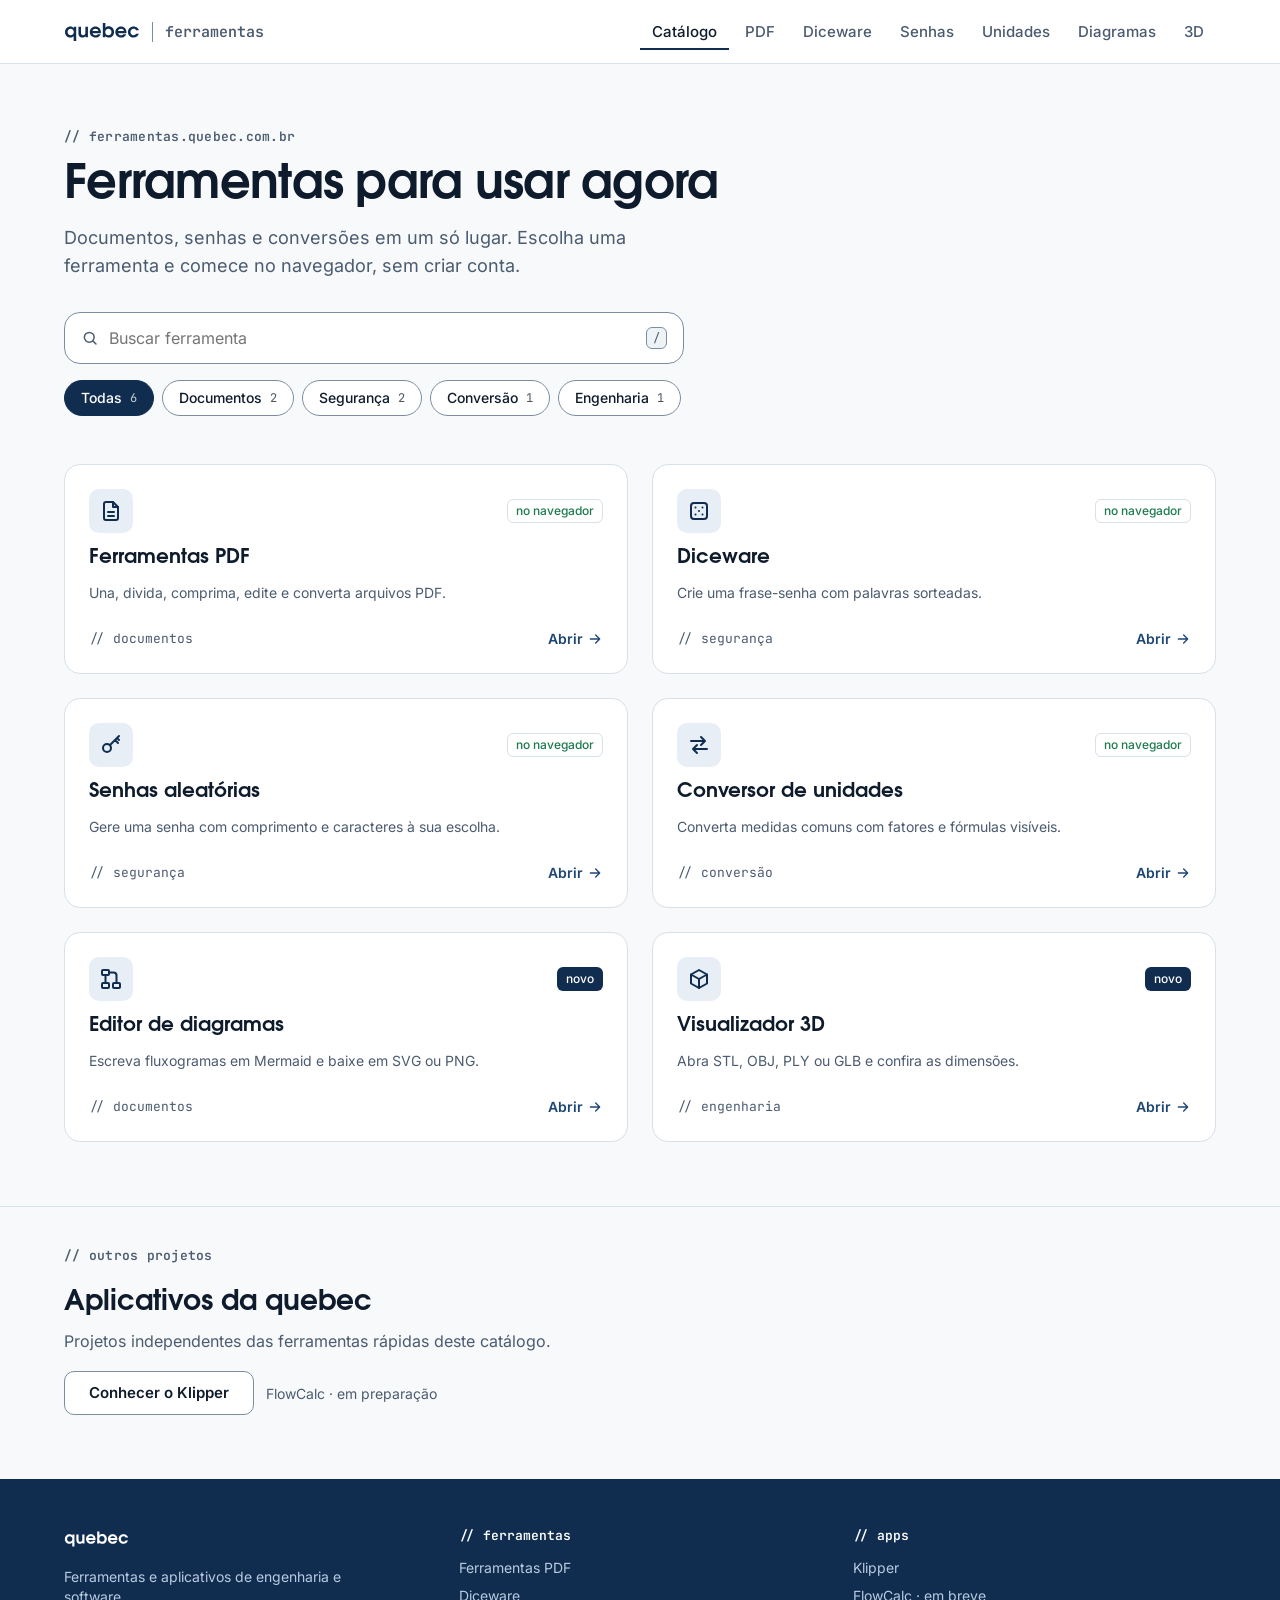
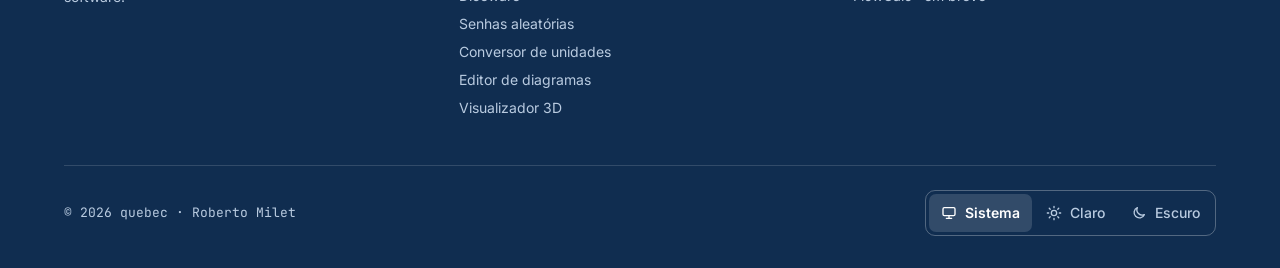
==== commit 681c604e: "Adicionar compressor de PDF no navegador (estrutural e imagens) Construído sobre o quebec 1.2.0.  - " ====
--- a/index.html
+++ b/index.html
@@ -62,7 +62,7 @@
   <p class="qb-visually-hidden" aria-live="polite" data-qb-status></p>
 </div></section>
 <section class="catalog" aria-label="Catálogo"><div class="qb-container"><div class="qb-grid qb-grid--2">
-<a class="qb-card" href="/pdf/" data-qb-item data-category="documentos" data-search="PDF unir dividir organizar editar converter imagem documento"><div class="qb-card-top"><span class="qb-icon-tile" aria-hidden="true"><svg class="qb-i"><use href="/assets/quebec/icons.svg?v=1.2.0#doc"/></svg></span><span class="qb-badge qb-badge--success">no navegador</span></div><h3 class="h3">Ferramentas PDF</h3><p class="body-sm">Una, divida, edite e converta arquivos PDF.</p><div class="qb-card-foot"><span>// documentos</span><span class="qb-go">Abrir <svg class="qb-i" aria-hidden="true"><use href="/assets/quebec/icons.svg?v=1.2.0#arrow-right"/></svg></span></div></a>
+<a class="qb-card" href="/pdf/" data-qb-item data-category="documentos" data-search="PDF unir dividir organizar editar converter comprimir compactar reduzir tamanho imagem documento"><div class="qb-card-top"><span class="qb-icon-tile" aria-hidden="true"><svg class="qb-i"><use href="/assets/quebec/icons.svg?v=1.2.0#doc"/></svg></span><span class="qb-badge qb-badge--success">no navegador</span></div><h3 class="h3">Ferramentas PDF</h3><p class="body-sm">Una, divida, comprima, edite e converta arquivos PDF.</p><div class="qb-card-foot"><span>// documentos</span><span class="qb-go">Abrir <svg class="qb-i" aria-hidden="true"><use href="/assets/quebec/icons.svg?v=1.2.0#arrow-right"/></svg></span></div></a>
 <a class="qb-card" href="/diceware/" data-qb-item data-category="seguranca" data-search="Diceware frase senha palavras portugues memoravel offline seguranca"><div class="qb-card-top"><span class="qb-icon-tile" aria-hidden="true"><svg class="qb-i"><use href="/assets/quebec/icons.svg?v=1.2.0#dice"/></svg></span><span class="qb-badge qb-badge--success">no navegador</span></div><h3 class="h3">Diceware</h3><p class="body-sm">Crie uma frase-senha com palavras sorteadas.</p><div class="qb-card-foot"><span>// segurança</span><span class="qb-go">Abrir <svg class="qb-i" aria-hidden="true"><use href="/assets/quebec/icons.svg?v=1.2.0#arrow-right"/></svg></span></div></a>
 <a class="qb-card" href="/senhas/" data-qb-item data-category="seguranca" data-search="gerador senha aleatoria letras numeros simbolos criptografica seguranca"><div class="qb-card-top"><span class="qb-icon-tile" aria-hidden="true"><svg class="qb-i"><use href="/assets/quebec/icons.svg?v=1.2.0#key"/></svg></span><span class="qb-badge qb-badge--success">no navegador</span></div><h3 class="h3">Senhas aleatórias</h3><p class="body-sm">Gere uma senha com comprimento e caracteres à sua escolha.</p><div class="qb-card-foot"><span>// segurança</span><span class="qb-go">Abrir <svg class="qb-i" aria-hidden="true"><use href="/assets/quebec/icons.svg?v=1.2.0#arrow-right"/></svg></span></div></a>
 <a class="qb-card" href="/unidades/" data-qb-item data-category="conversao" data-search="conversor unidades comprimento massa temperatura volume area pressao medida"><div class="qb-card-top"><span class="qb-icon-tile" aria-hidden="true"><svg class="qb-i"><use href="/assets/quebec/icons.svg?v=1.2.0#swap"/></svg></span><span class="qb-badge qb-badge--success">no navegador</span></div><h3 class="h3">Conversor de unidades</h3><p class="body-sm">Converta medidas comuns com fatores e fórmulas visíveis.</p><div class="qb-card-foot"><span>// conversão</span><span class="qb-go">Abrir <svg class="qb-i" aria-hidden="true"><use href="/assets/quebec/icons.svg?v=1.2.0#arrow-right"/></svg></span></div></a>
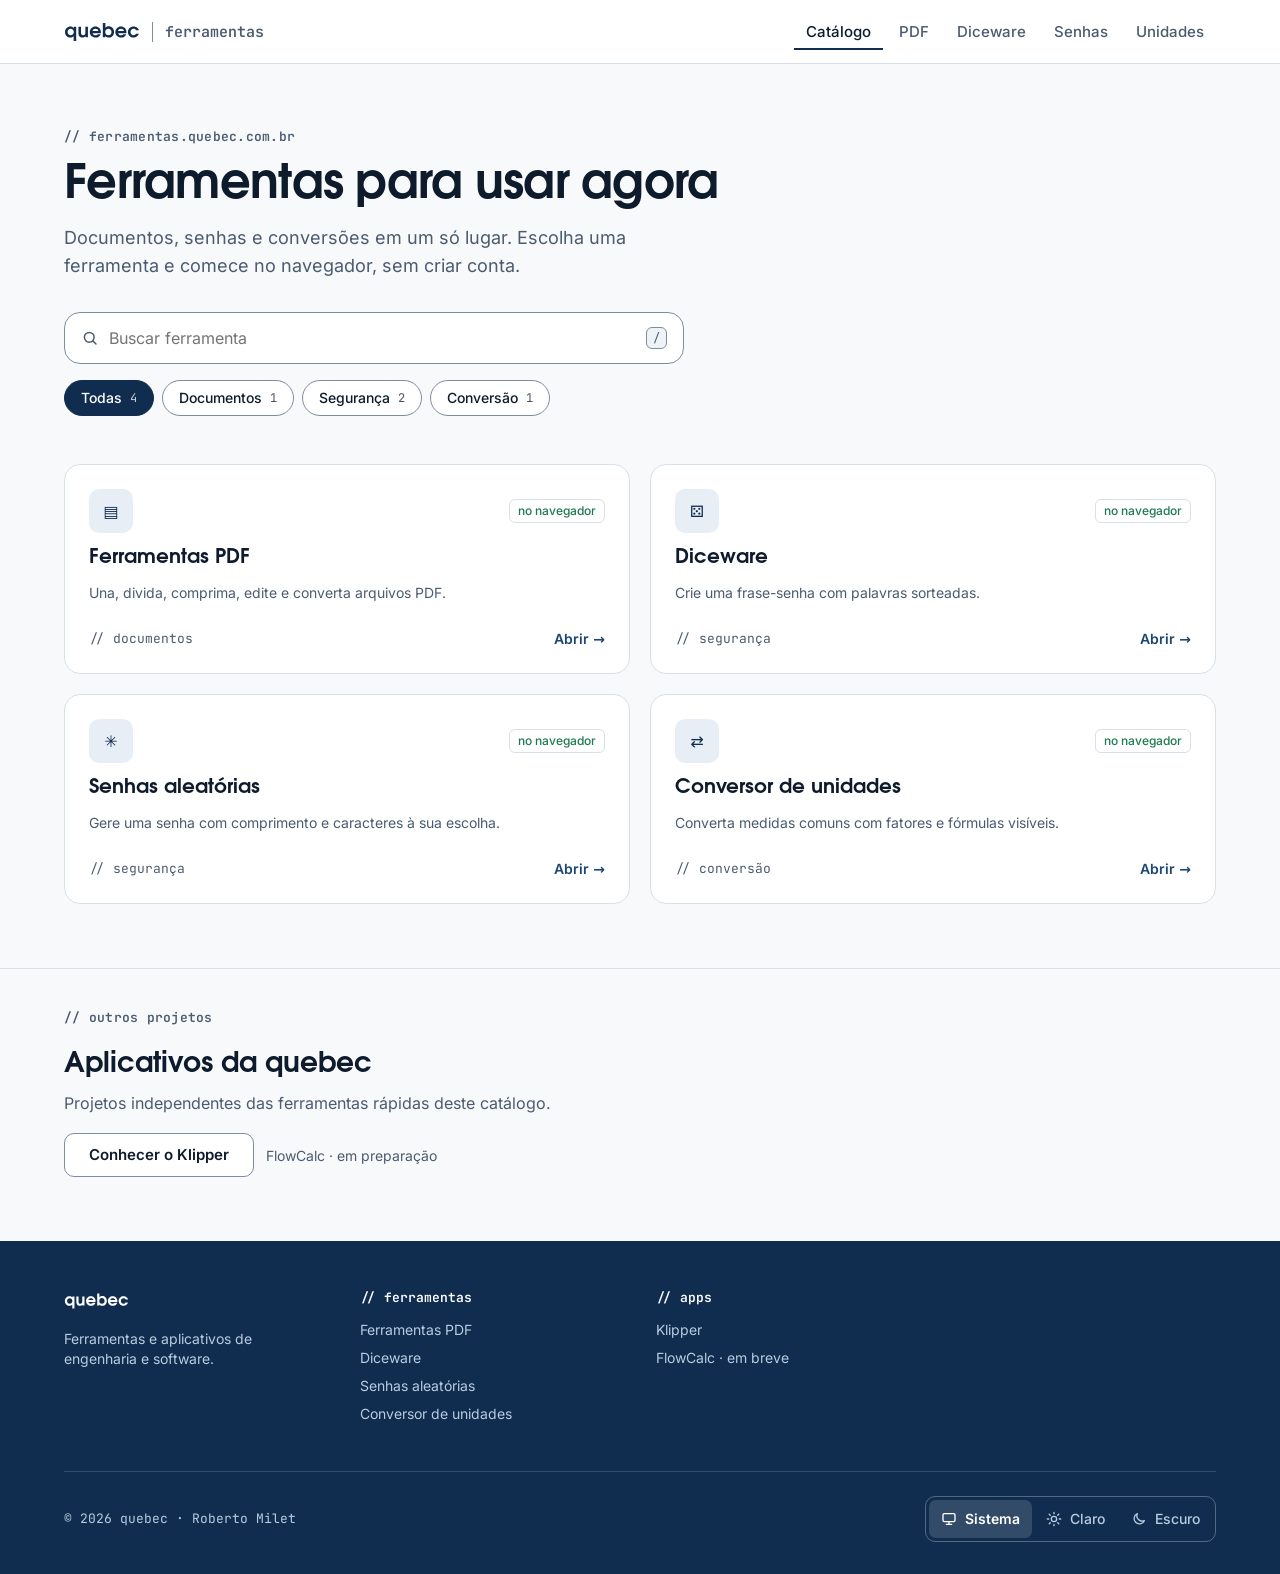
==== commit 8ac6c947: "Adicionar compressor de PDF no navegador (estrutural e imagens) - Modo estrutural em Web Worker: pdf" ====
--- a/index.html
+++ b/index.html
@@ -4,52 +4,58 @@
   <meta charset="utf-8">
   <meta name="viewport" content="width=device-width, initial-scale=1">
   <title>Ferramentas | quebec</title>
-  <meta name="description" content="Ferramentas gratuitas no navegador para documentos, diagramas, modelos 3D, senhas e conversão de unidades.">
+  <meta name="description" content="Ferramentas gratuitas no navegador para documentos, senhas e conversão de unidades.">
+  <meta name="theme-color" content="#F7F9FA" media="(prefers-color-scheme: light)">
+  <meta name="theme-color" content="#08131F" media="(prefers-color-scheme: dark)">
   <link rel="canonical" href="https://ferramentas.quebec.com.br/">
+  <link rel="icon" type="image/png" sizes="16x16" href="/assets/quebec/logos/favicon_16.png">
+  <link rel="icon" type="image/png" sizes="24x24" href="/assets/quebec/logos/favicon_24.png">
+  <link rel="icon" type="image/png" sizes="32x32" href="/assets/quebec/logos/favicon_32.png">
+  <link rel="apple-touch-icon" href="/assets/quebec/logos/apple-touch-icon.png">
   <meta property="og:title" content="Ferramentas | quebec">
   <meta property="og:description" content="PDF, senhas e conversão de unidades no navegador.">
   <meta property="og:image" content="https://ferramentas.quebec.com.br/assets/quebec/logos/icon-512.png">
-  <!-- qb:head -->
-<script>(function(){var s;try{s=localStorage.getItem('qb-theme')}catch(e){}document.documentElement.setAttribute('data-theme',s==='light'||s==='dark'?s:(matchMedia('(prefers-color-scheme: dark)').matches?'dark':'light'))})()</script>
-<link rel="icon" type="image/png" sizes="16x16" href="/assets/quebec/logos/favicon_16.png">
-<link rel="icon" type="image/png" sizes="32x32" href="/assets/quebec/logos/favicon_32.png">
-<link rel="apple-touch-icon" href="/assets/quebec/logos/apple-touch-icon.png">
-<meta name="theme-color" content="#F7F9FA" media="(prefers-color-scheme: light)">
-<meta name="theme-color" content="#08131F" media="(prefers-color-scheme: dark)">
-<link rel="preload" href="/assets/quebec/fonts/Inter-400.woff2" as="font" type="font/woff2" crossorigin>
-<link rel="preload" href="/assets/quebec/fonts/TeXGyreAdventor-700.woff2" as="font" type="font/woff2" crossorigin>
-<link rel="stylesheet" href="/assets/quebec/tokens.css?v=1.2.0">
-<link rel="stylesheet" href="/assets/quebec/bundle.css?v=1.2.0">
-<script src="/assets/quebec/quebec.js?v=1.2.0" defer></script>
-<!-- /qb:head -->
+  <script>(function(){var s;try{s=localStorage.getItem('qb-theme')}catch(e){}document.documentElement.setAttribute('data-theme',s==='light'||s==='dark'?s:(matchMedia('(prefers-color-scheme: dark)').matches?'dark':'light'))})()</script>
+  <link rel="preload" href="/assets/quebec/fonts/Inter-400.woff2" as="font" type="font/woff2" crossorigin>
+  <link rel="preload" href="/assets/quebec/fonts/TeXGyreAdventor-700.woff2" as="font" type="font/woff2" crossorigin>
+  <link rel="stylesheet" href="/assets/quebec/tokens.css?v=1.1.1">
+  <link rel="stylesheet" href="/assets/quebec/bundle.css?v=1.1.1">
+  <script src="/assets/quebec/quebec.js?v=1.1.1" defer></script>
   <style>
+    body { margin: 0; min-height: 100vh; }
+    .qb-skip { position: absolute; left: var(--space-4); top: -100px; z-index: 10; }
+    .qb-skip:focus { top: var(--space-3); }
+    .qb-badges { display: flex; gap: 6px; flex-wrap: wrap; justify-content: flex-end; }
     .page-head { padding: var(--space-16) 0 var(--space-8); }
     .page-head h1 { margin: 0 0 var(--space-3); }
     .page-head .lead { margin: 0 0 var(--space-8); max-width: 620px; color: var(--text-muted); }
     .search { max-width: 620px; margin-bottom: var(--space-4); }
     .catalog { padding: var(--space-4) 0 var(--space-16); }
-    .catalog .qb-card { min-height: 210px; }
-    .product-strip { padding: var(--space-10) 0 var(--space-16); border-top: 1px solid var(--border); }
-    .product-strip h2 { margin: 0 0 var(--space-3); }
-    .product-strip p { color: var(--text-muted); margin: 0 0 var(--space-5); }
-    .product-links { display: flex; flex-wrap: wrap; gap: var(--space-3); align-items: center; }
-    .product-links span { color: var(--text-muted); font-size: 14px; }
-    @media (max-width: 860px) { .page-head { padding-top: var(--space-12); } .page-head h1 { font-size: 40px; line-height: 46px; } }
-    @media (max-width: 600px) { .catalog .qb-card { min-height: 0; } }
+    .tool-grid { display:grid; grid-template-columns:repeat(2,minmax(0,1fr)); gap:var(--space-5); }
+    .tool-grid .qb-card { min-height:210px; }
+    .product-strip { padding:var(--space-10,40px) 0 var(--space-16); border-top:1px solid var(--border); }
+    .product-strip h2 { margin:0 0 var(--space-3); }
+    .product-strip p { color:var(--text-muted); margin:0 0 var(--space-5); }
+    .product-links { display:flex; flex-wrap:wrap; gap:var(--space-3); align-items:center; }
+    .product-links span { color:var(--text-muted); font-size:14px; }
+    @media(max-width:680px){.tool-grid{grid-template-columns:1fr}.tool-grid .qb-card{min-height:0}}
+    .qb-footer .qb-legal { align-items: center; gap: var(--space-4); flex-wrap: wrap; }
+    .qb-foot-title { margin: 0 0 var(--space-3); font: 600 13px/18px var(--font-mono); color: var(--on-band); }
+    .qb-footer .soon { font-size: 14px; color: var(--on-band-muted); }
+    @media (max-width: 860px) { .page-head { padding-top: var(--space-12); } .page-head h1 { font-size: 40px; line-height: 46px; } .qb-row3 { grid-template-columns: 1fr !important; } }
   </style>
 </head>
 <body class="qb">
-<!-- qb:header active="catalogo" -->
 <a class="qb-btn qb-btn--primary qb-skip" href="#conteudo">Pular para o conteúdo</a>
 <div class="qb-header-wrap">
   <header class="qb-header"><div class="qb-container">
     <a class="qb-brand" href="/" aria-label="quebec ferramentas, início"><img class="qb-only-light" src="/assets/quebec/logos/nome_quebec.svg" alt="quebec" width="76" height="28"><img class="qb-only-dark" src="/assets/quebec/logos/nome_quebec_branco.svg" alt="quebec" width="76" height="28"><span class="qb-sub">ferramentas</span></a>
-    <nav class="qb-nav" aria-label="Principal"><a href="/" aria-current="page">Catálogo</a><a href="/pdf/">PDF</a><a href="/diceware/">Diceware</a><a href="/senhas/">Senhas</a><a href="/unidades/">Unidades</a><a href="/diagramas/">Diagramas</a><a href="/3d/">3D</a></nav>
-    <button class="qb-menu-btn" type="button" aria-expanded="false" aria-controls="menu-celular" aria-label="Menu"><span class="i-open"><svg class="qb-i" aria-hidden="true"><use href="/assets/quebec/icons.svg?v=1.2.0#menu"/></svg></span><span class="i-close"><svg class="qb-i" aria-hidden="true"><use href="/assets/quebec/icons.svg?v=1.2.0#close"/></svg></span></button>
+    <nav class="qb-nav" aria-label="Principal"><a href="/" aria-current="page">Catálogo</a><a href="/pdf/">PDF</a><a href="/diceware/">Diceware</a><a href="/senhas/">Senhas</a><a href="/unidades/">Unidades</a></nav>
+    
+    <button class="qb-menu-btn" type="button" aria-expanded="false" aria-controls="menu-celular" aria-label="Menu"><span class="i-open"><svg viewBox="0 0 24 24" width="24" height="24" fill="none" stroke="currentColor" stroke-width="2" stroke-linecap="round" stroke-linejoin="round" aria-hidden="true"><path d="M4 7h16M4 12h16M4 17h16"/></svg></span><span class="i-close"><svg viewBox="0 0 24 24" width="24" height="24" fill="none" stroke="currentColor" stroke-width="2" stroke-linecap="round" stroke-linejoin="round" aria-hidden="true"><path d="M6 6l12 12M18 6L6 18"/></svg></span></button>
   </div></header>
-  <nav class="qb-mobile-nav" id="menu-celular" aria-label="Principal (celular)" hidden><a href="/" aria-current="page">Catálogo</a><a href="/pdf/">PDF</a><a href="/diceware/">Diceware</a><a href="/senhas/">Senhas</a><a href="/unidades/">Unidades</a><a href="/diagramas/">Diagramas</a><a href="/3d/">3D</a></nav>
+  <nav class="qb-mobile-nav" id="menu-celular" aria-label="Principal (celular)" hidden><a href="/" aria-current="page">Catálogo</a><a href="/pdf/">PDF</a><a href="/diceware/">Diceware</a><a href="/senhas/">Senhas</a><a href="/unidades/">Unidades</a></nav>
 </div>
-<!-- /qb:header -->
 
 <main id="conteudo">
 <div data-qb-catalog>
@@ -57,31 +63,30 @@
   <p class="qb-eyebrow">// ferramentas.quebec.com.br</p>
   <h1 class="display-lg">Ferramentas para usar agora</h1>
   <p class="lead body-lg">Documentos, senhas e conversões em um só lugar. Escolha uma ferramenta e comece no navegador, sem criar conta.</p>
-  <div class="qb-input qb-input--search search"><svg class="qb-i" aria-hidden="true"><use href="/assets/quebec/icons.svg?v=1.2.0#search"/></svg><input type="search" placeholder="Buscar ferramenta" aria-label="Buscar ferramenta" data-qb-search autocomplete="off"><span class="qb-kbd" aria-hidden="true">/</span></div>
-  <div class="qb-chips" role="group" aria-label="Filtrar por categoria"><button class="qb-chip" type="button" data-qb-filter="todas" aria-pressed="true">Todas <span class="qb-count" aria-hidden="true">6</span></button><button class="qb-chip" type="button" data-qb-filter="documentos" aria-pressed="false">Documentos <span class="qb-count" aria-hidden="true">2</span></button><button class="qb-chip" type="button" data-qb-filter="seguranca" aria-pressed="false">Segurança <span class="qb-count" aria-hidden="true">2</span></button><button class="qb-chip" type="button" data-qb-filter="conversao" aria-pressed="false">Conversão <span class="qb-count" aria-hidden="true">1</span></button><button class="qb-chip" type="button" data-qb-filter="engenharia" aria-pressed="false">Engenharia <span class="qb-count" aria-hidden="true">1</span></button></div>
+  <div class="qb-input qb-input--search search"><svg viewBox="0 0 24 24" width="24" height="24" fill="none" stroke="currentColor" stroke-width="2" stroke-linecap="round" stroke-linejoin="round" aria-hidden="true"><circle cx="11" cy="11" r="6.5"/><path d="M16 16l4 4"/></svg><input type="search" placeholder="Buscar ferramenta" aria-label="Buscar ferramenta" data-qb-search autocomplete="off"><span class="qb-kbd" aria-hidden="true">/</span></div>
+  <div class="qb-chips" role="group" aria-label="Filtrar por categoria"><button class="qb-chip" type="button" data-qb-filter="todas" aria-pressed="true">Todas <span class="qb-count" aria-hidden="true">4</span></button><button class="qb-chip" type="button" data-qb-filter="documentos" aria-pressed="false">Documentos <span class="qb-count" aria-hidden="true">1</span></button><button class="qb-chip" type="button" data-qb-filter="seguranca" aria-pressed="false">Segurança <span class="qb-count" aria-hidden="true">2</span></button><button class="qb-chip" type="button" data-qb-filter="conversao" aria-pressed="false">Conversão <span class="qb-count" aria-hidden="true">1</span></button></div>
   <p class="qb-visually-hidden" aria-live="polite" data-qb-status></p>
 </div></section>
-<section class="catalog" aria-label="Catálogo"><div class="qb-container"><div class="qb-grid qb-grid--2">
-<a class="qb-card" href="/pdf/" data-qb-item data-category="documentos" data-search="PDF unir dividir organizar editar converter comprimir compactar reduzir tamanho imagem documento"><div class="qb-card-top"><span class="qb-icon-tile" aria-hidden="true"><svg class="qb-i"><use href="/assets/quebec/icons.svg?v=1.2.0#doc"/></svg></span><span class="qb-badge qb-badge--success">no navegador</span></div><h3 class="h3">Ferramentas PDF</h3><p class="body-sm">Una, divida, comprima, edite e converta arquivos PDF.</p><div class="qb-card-foot"><span>// documentos</span><span class="qb-go">Abrir <svg class="qb-i" aria-hidden="true"><use href="/assets/quebec/icons.svg?v=1.2.0#arrow-right"/></svg></span></div></a>
-<a class="qb-card" href="/diceware/" data-qb-item data-category="seguranca" data-search="Diceware frase senha palavras portugues memoravel offline seguranca"><div class="qb-card-top"><span class="qb-icon-tile" aria-hidden="true"><svg class="qb-i"><use href="/assets/quebec/icons.svg?v=1.2.0#dice"/></svg></span><span class="qb-badge qb-badge--success">no navegador</span></div><h3 class="h3">Diceware</h3><p class="body-sm">Crie uma frase-senha com palavras sorteadas.</p><div class="qb-card-foot"><span>// segurança</span><span class="qb-go">Abrir <svg class="qb-i" aria-hidden="true"><use href="/assets/quebec/icons.svg?v=1.2.0#arrow-right"/></svg></span></div></a>
-<a class="qb-card" href="/senhas/" data-qb-item data-category="seguranca" data-search="gerador senha aleatoria letras numeros simbolos criptografica seguranca"><div class="qb-card-top"><span class="qb-icon-tile" aria-hidden="true"><svg class="qb-i"><use href="/assets/quebec/icons.svg?v=1.2.0#key"/></svg></span><span class="qb-badge qb-badge--success">no navegador</span></div><h3 class="h3">Senhas aleatórias</h3><p class="body-sm">Gere uma senha com comprimento e caracteres à sua escolha.</p><div class="qb-card-foot"><span>// segurança</span><span class="qb-go">Abrir <svg class="qb-i" aria-hidden="true"><use href="/assets/quebec/icons.svg?v=1.2.0#arrow-right"/></svg></span></div></a>
-<a class="qb-card" href="/unidades/" data-qb-item data-category="conversao" data-search="conversor unidades comprimento massa temperatura volume area pressao medida"><div class="qb-card-top"><span class="qb-icon-tile" aria-hidden="true"><svg class="qb-i"><use href="/assets/quebec/icons.svg?v=1.2.0#swap"/></svg></span><span class="qb-badge qb-badge--success">no navegador</span></div><h3 class="h3">Conversor de unidades</h3><p class="body-sm">Converta medidas comuns com fatores e fórmulas visíveis.</p><div class="qb-card-foot"><span>// conversão</span><span class="qb-go">Abrir <svg class="qb-i" aria-hidden="true"><use href="/assets/quebec/icons.svg?v=1.2.0#arrow-right"/></svg></span></div></a>
-<a class="qb-card" href="/diagramas/" data-qb-item data-category="documentos" data-search="diagrama fluxograma mermaid sequencia estados desenho svg png documento"><div class="qb-card-top"><span class="qb-icon-tile" aria-hidden="true"><svg class="qb-i"><use href="/assets/quebec/icons.svg?v=1.2.0#diagram"/></svg></span><span class="qb-badge qb-badge--new">novo</span></div><h3 class="h3">Editor de diagramas</h3><p class="body-sm">Escreva fluxogramas em Mermaid e baixe em SVG ou PNG.</p><div class="qb-card-foot"><span>// documentos</span><span class="qb-go">Abrir <svg class="qb-i" aria-hidden="true"><use href="/assets/quebec/icons.svg?v=1.2.0#arrow-right"/></svg></span></div></a>
-<a class="qb-card" href="/3d/" data-qb-item data-category="engenharia" data-search="visualizador 3d cad stl obj ply glb modelo peca dimensoes engenharia"><div class="qb-card-top"><span class="qb-icon-tile" aria-hidden="true"><svg class="qb-i"><use href="/assets/quebec/icons.svg?v=1.2.0#cube"/></svg></span><span class="qb-badge qb-badge--new">novo</span></div><h3 class="h3">Visualizador 3D</h3><p class="body-sm">Abra STL, OBJ, PLY ou GLB e confira as dimensões.</p><div class="qb-card-foot"><span>// engenharia</span><span class="qb-go">Abrir <svg class="qb-i" aria-hidden="true"><use href="/assets/quebec/icons.svg?v=1.2.0#arrow-right"/></svg></span></div></a>
-</div><div class="qb-empty" data-qb-empty hidden><span class="qb-icon-tile" aria-hidden="true"><svg class="qb-i"><use href="/assets/quebec/icons.svg?v=1.2.0#search"/></svg></span><h2 class="h3">Nenhuma ferramenta para “<span data-qb-query></span>”</h2><p class="body-sm">Tente outro termo ou veja todas as ferramentas.</p><button class="qb-btn qb-btn--secondary qb-btn--sm" type="button" data-qb-clear>Limpar busca</button></div></div></section>
+<section class="catalog" aria-label="Catálogo"><div class="qb-container"><div class="tool-grid">
+<a class="qb-card" href="/pdf/" data-qb-item data-category="documentos" data-search="PDF unir dividir organizar editar converter comprimir compactar reduzir tamanho imagem documento"><div class="qb-card-top"><span class="qb-icon-tile" aria-hidden="true">▤</span><span class="qb-badge qb-badge--success">no navegador</span></div><h3 class="h3">Ferramentas PDF</h3><p class="body-sm">Una, divida, comprima, edite e converta arquivos PDF.</p><div class="qb-card-foot"><span>// documentos</span><span class="qb-go">Abrir <span aria-hidden="true">→</span></span></div></a>
+<a class="qb-card" href="/diceware/" data-qb-item data-category="seguranca" data-search="Diceware frase senha palavras portugues memoravel offline seguranca"><div class="qb-card-top"><span class="qb-icon-tile" aria-hidden="true">⚄</span><span class="qb-badge qb-badge--success">no navegador</span></div><h3 class="h3">Diceware</h3><p class="body-sm">Crie uma frase-senha com palavras sorteadas.</p><div class="qb-card-foot"><span>// segurança</span><span class="qb-go">Abrir <span aria-hidden="true">→</span></span></div></a>
+<a class="qb-card" href="/senhas/" data-qb-item data-category="seguranca" data-search="gerador senha aleatoria letras numeros simbolos criptografica seguranca"><div class="qb-card-top"><span class="qb-icon-tile" aria-hidden="true">✳</span><span class="qb-badge qb-badge--success">no navegador</span></div><h3 class="h3">Senhas aleatórias</h3><p class="body-sm">Gere uma senha com comprimento e caracteres à sua escolha.</p><div class="qb-card-foot"><span>// segurança</span><span class="qb-go">Abrir <span aria-hidden="true">→</span></span></div></a>
+<a class="qb-card" href="/unidades/" data-qb-item data-category="conversao" data-search="conversor unidades comprimento massa temperatura volume area pressao medida"><div class="qb-card-top"><span class="qb-icon-tile" aria-hidden="true">⇄</span><span class="qb-badge qb-badge--success">no navegador</span></div><h3 class="h3">Conversor de unidades</h3><p class="body-sm">Converta medidas comuns com fatores e fórmulas visíveis.</p><div class="qb-card-foot"><span>// conversão</span><span class="qb-go">Abrir <span aria-hidden="true">→</span></span></div></a>
+</div><div class="qb-empty" data-qb-empty hidden><span class="qb-icon-tile" aria-hidden="true">⌕</span><h2 class="h3">Nenhuma ferramenta para “<span data-qb-query></span>”</h2><p class="body-sm">Tente outro termo ou veja todas as ferramentas.</p><button class="qb-btn qb-btn--secondary qb-btn--sm" type="button" data-qb-clear>Limpar busca</button></div></div></section>
 </div>
 <section class="product-strip"><div class="qb-container"><p class="qb-eyebrow">// outros projetos</p><h2 class="h2">Aplicativos da quebec</h2><p>Projetos independentes das ferramentas rápidas deste catálogo.</p><div class="product-links"><a class="qb-btn qb-btn--secondary" href="https://klipper.quebec.com.br/">Conhecer o Klipper</a><span>FlowCalc · em preparação</span></div></div></section>
 </main>
 
-<!-- qb:footer -->
 <footer class="qb-footer"><div class="qb-container">
   <div class="qb-foot-grid">
-    <div class="qb-foot-brand"><img src="/assets/quebec/logos/nome_quebec_branco.svg" alt="quebec" width="65" height="24"><p>Ferramentas e aplicativos de engenharia e software.</p></div>
-    <div><h2 class="qb-foot-title">// ferramentas</h2><ul><li><a href="/pdf/">Ferramentas PDF</a></li><li><a href="/diceware/">Diceware</a></li><li><a href="/senhas/">Senhas aleatórias</a></li><li><a href="/unidades/">Conversor de unidades</a></li><li><a href="/diagramas/">Editor de diagramas</a></li><li><a href="/3d/">Visualizador 3D</a></li></ul></div>
-    <div><h2 class="qb-foot-title">// apps</h2><ul><li><a href="https://klipper.quebec.com.br/" rel="noopener noreferrer">Klipper</a></li><li><span class="qb-soon">FlowCalc · em breve</span></li></ul></div>
+    <div><img src="/assets/quebec/logos/nome_quebec_branco.svg" alt="quebec" width="65" height="24"><p style="margin:0;max-width:300px;font-size:14px;line-height:20px">Ferramentas e aplicativos de engenharia e software.</p></div>
+    <div><h2 class="qb-foot-title">// ferramentas</h2><ul><li><a href="/pdf/">Ferramentas PDF</a></li><li><a href="/diceware/">Diceware</a></li><li><a href="/senhas/">Senhas aleatórias</a></li><li><a href="/unidades/">Conversor de unidades</a></li></ul></div>
+    <div><h2 class="qb-foot-title">// apps</h2><ul><li><a href="https://klipper.quebec.com.br/" rel="noopener noreferrer">Klipper</a></li><li><span class="soon">FlowCalc · em breve</span></li></ul></div>
+    <div></div>
   </div>
-  <div class="qb-legal"><span>© <span data-qb-year>2026</span> quebec · Roberto Milet</span><div class="qb-theme" role="group" aria-label="Tema"><button type="button" data-qb-theme-set="system" aria-pressed="true"><svg class="qb-i" aria-hidden="true"><use href="/assets/quebec/icons.svg?v=1.2.0#monitor"/></svg>Sistema</button><button type="button" data-qb-theme-set="light" aria-pressed="false"><svg class="qb-i" aria-hidden="true"><use href="/assets/quebec/icons.svg?v=1.2.0#sun"/></svg>Claro</button><button type="button" data-qb-theme-set="dark" aria-pressed="false"><svg class="qb-i" aria-hidden="true"><use href="/assets/quebec/icons.svg?v=1.2.0#moon"/></svg>Escuro</button></div></div>
+  <div class="qb-legal"><span>© <span id="ano">2026</span> quebec · Roberto Milet</span><div class="qb-theme" role="group" aria-label="Tema"><button type="button" data-qb-theme-set="system" aria-pressed="true"><svg viewBox="0 0 24 24" width="24" height="24" fill="none" stroke="currentColor" stroke-width="2" stroke-linecap="round" stroke-linejoin="round" aria-hidden="true"><rect x="3" y="4" width="18" height="12" rx="2"/><path d="M8 20h8M12 16v4"/></svg>Sistema</button><button type="button" data-qb-theme-set="light" aria-pressed="false"><svg viewBox="0 0 24 24" width="24" height="24" fill="none" stroke="currentColor" stroke-width="2" stroke-linecap="round" stroke-linejoin="round" aria-hidden="true"><circle cx="12" cy="12" r="4"/><path d="M12 2v2M12 20v2M4.9 4.9l1.4 1.4M17.7 17.7l1.4 1.4M2 12h2M20 12h2M4.9 19.1l1.4-1.4M17.7 6.3l1.4-1.4"/></svg>Claro</button><button type="button" data-qb-theme-set="dark" aria-pressed="false"><svg viewBox="0 0 24 24" width="24" height="24" fill="none" stroke="currentColor" stroke-width="2" stroke-linecap="round" stroke-linejoin="round" aria-hidden="true"><path d="M20 14.5A8 8 0 0 1 9.5 4a8 8 0 1 0 10.5 10.5z"/></svg>Escuro</button></div></div>
 </div></footer>
-<!-- /qb:footer -->
+
+<script>document.getElementById("ano").textContent = new Date().getFullYear();</script>
 </body>
 </html>
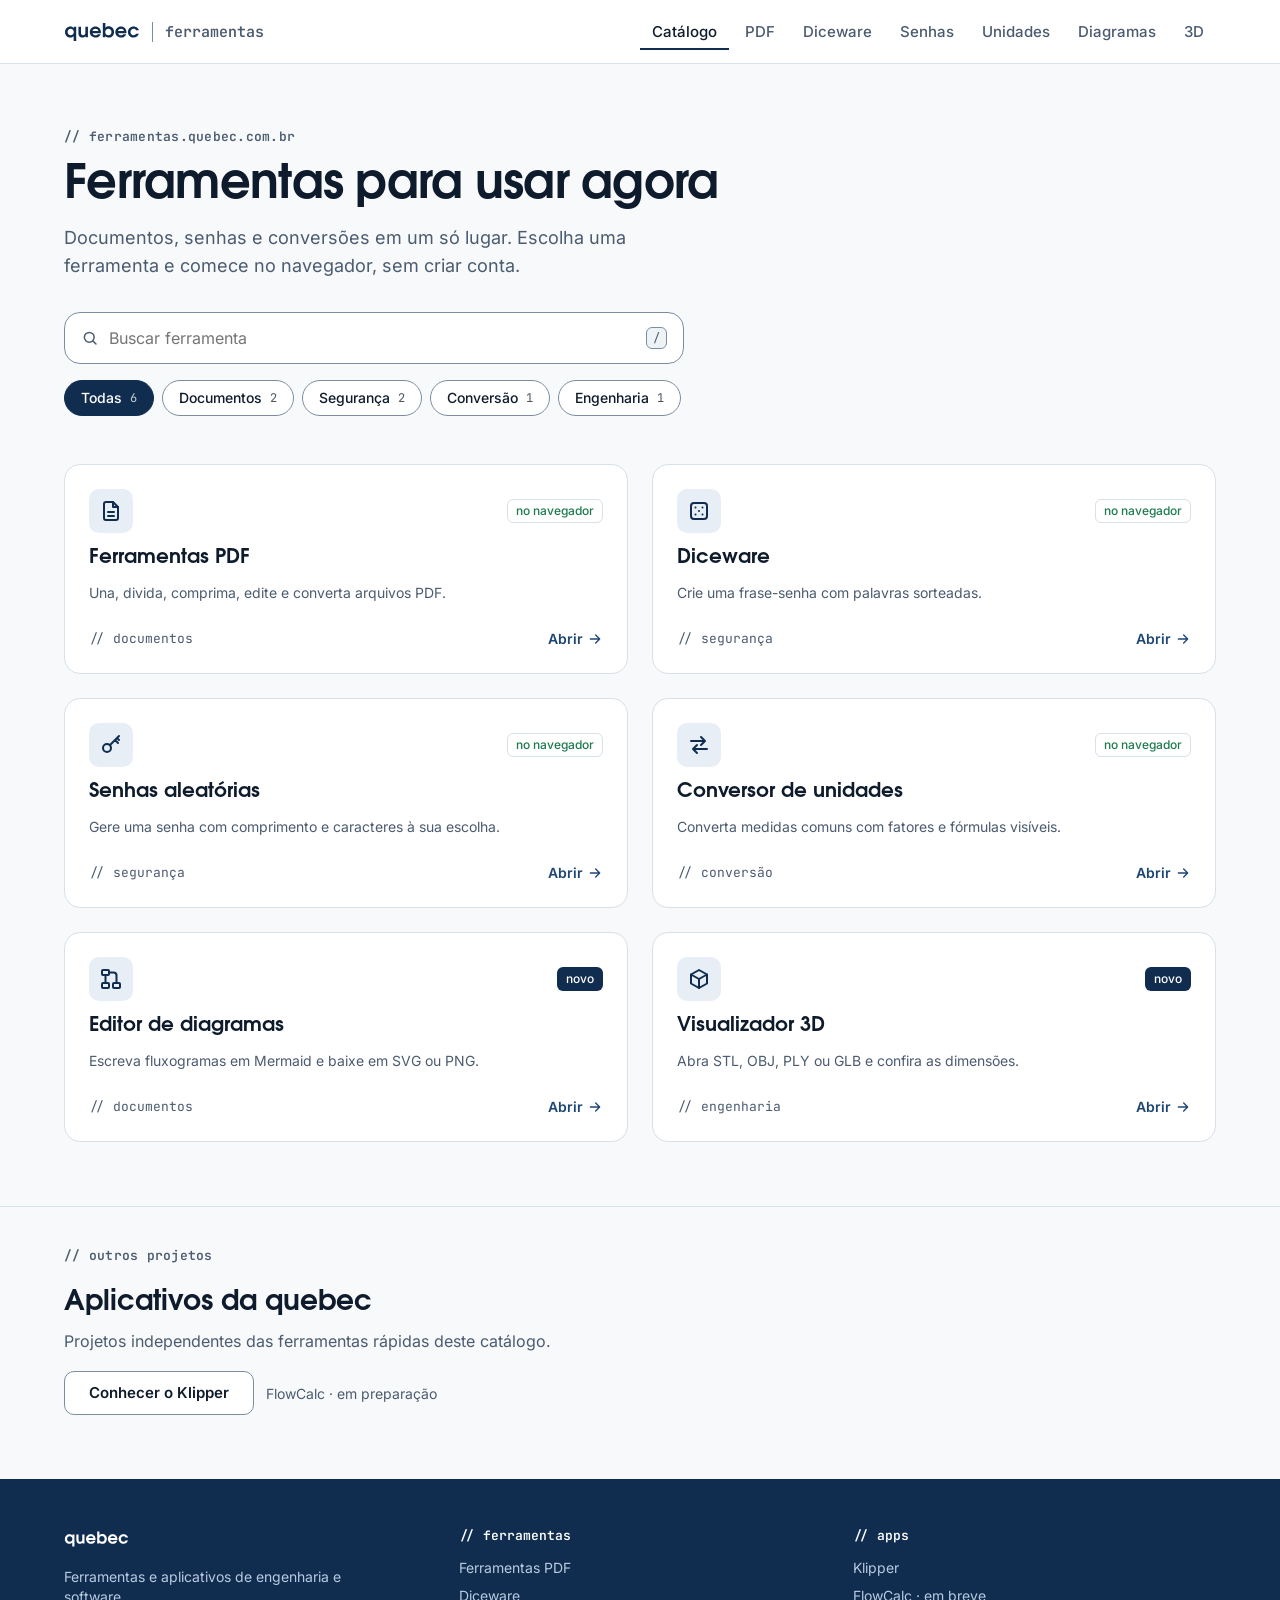
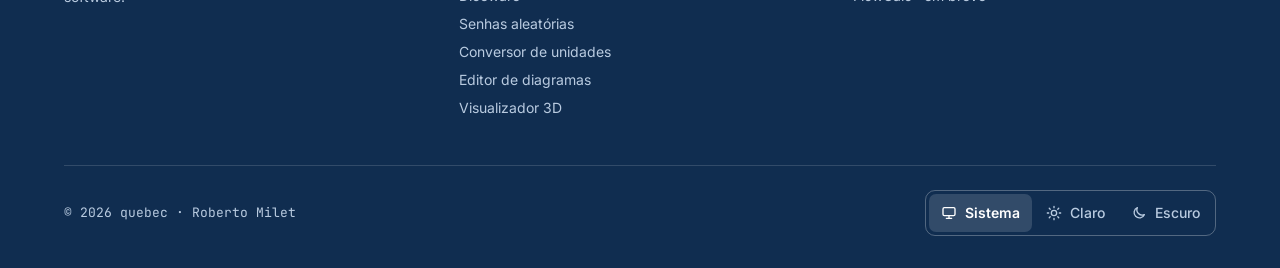
==== commit 4a5f88b0: "quebec 1.2.1: site alinhado ao design system - icons.svg: 42 ícones, idêntico ao grupo Ícones do des" ====
--- a/index.html
+++ b/index.html
@@ -4,58 +4,52 @@
   <meta charset="utf-8">
   <meta name="viewport" content="width=device-width, initial-scale=1">
   <title>Ferramentas | quebec</title>
-  <meta name="description" content="Ferramentas gratuitas no navegador para documentos, senhas e conversão de unidades.">
-  <meta name="theme-color" content="#F7F9FA" media="(prefers-color-scheme: light)">
-  <meta name="theme-color" content="#08131F" media="(prefers-color-scheme: dark)">
+  <meta name="description" content="Ferramentas gratuitas no navegador para documentos, diagramas, modelos 3D, senhas e conversão de unidades.">
   <link rel="canonical" href="https://ferramentas.quebec.com.br/">
-  <link rel="icon" type="image/png" sizes="16x16" href="/assets/quebec/logos/favicon_16.png">
-  <link rel="icon" type="image/png" sizes="24x24" href="/assets/quebec/logos/favicon_24.png">
-  <link rel="icon" type="image/png" sizes="32x32" href="/assets/quebec/logos/favicon_32.png">
-  <link rel="apple-touch-icon" href="/assets/quebec/logos/apple-touch-icon.png">
   <meta property="og:title" content="Ferramentas | quebec">
   <meta property="og:description" content="PDF, senhas e conversão de unidades no navegador.">
   <meta property="og:image" content="https://ferramentas.quebec.com.br/assets/quebec/logos/icon-512.png">
-  <script>(function(){var s;try{s=localStorage.getItem('qb-theme')}catch(e){}document.documentElement.setAttribute('data-theme',s==='light'||s==='dark'?s:(matchMedia('(prefers-color-scheme: dark)').matches?'dark':'light'))})()</script>
-  <link rel="preload" href="/assets/quebec/fonts/Inter-400.woff2" as="font" type="font/woff2" crossorigin>
-  <link rel="preload" href="/assets/quebec/fonts/TeXGyreAdventor-700.woff2" as="font" type="font/woff2" crossorigin>
-  <link rel="stylesheet" href="/assets/quebec/tokens.css?v=1.1.1">
-  <link rel="stylesheet" href="/assets/quebec/bundle.css?v=1.1.1">
-  <script src="/assets/quebec/quebec.js?v=1.1.1" defer></script>
+  <!-- qb:head -->
+<script>(function(){var s;try{s=localStorage.getItem('qb-theme')}catch(e){}document.documentElement.setAttribute('data-theme',s==='light'||s==='dark'?s:(matchMedia('(prefers-color-scheme: dark)').matches?'dark':'light'))})()</script>
+<link rel="icon" type="image/png" sizes="16x16" href="/assets/quebec/logos/favicon_16.png">
+<link rel="icon" type="image/png" sizes="32x32" href="/assets/quebec/logos/favicon_32.png">
+<link rel="apple-touch-icon" href="/assets/quebec/logos/apple-touch-icon.png">
+<meta name="theme-color" content="#F7F9FA" media="(prefers-color-scheme: light)">
+<meta name="theme-color" content="#08131F" media="(prefers-color-scheme: dark)">
+<link rel="preload" href="/assets/quebec/fonts/Inter-400.woff2" as="font" type="font/woff2" crossorigin>
+<link rel="preload" href="/assets/quebec/fonts/TeXGyreAdventor-700.woff2" as="font" type="font/woff2" crossorigin>
+<link rel="stylesheet" href="/assets/quebec/tokens.css?v=1.2.1">
+<link rel="stylesheet" href="/assets/quebec/bundle.css?v=1.2.1">
+<script src="/assets/quebec/quebec.js?v=1.2.1" defer></script>
+<!-- /qb:head -->
   <style>
-    body { margin: 0; min-height: 100vh; }
-    .qb-skip { position: absolute; left: var(--space-4); top: -100px; z-index: 10; }
-    .qb-skip:focus { top: var(--space-3); }
-    .qb-badges { display: flex; gap: 6px; flex-wrap: wrap; justify-content: flex-end; }
     .page-head { padding: var(--space-16) 0 var(--space-8); }
     .page-head h1 { margin: 0 0 var(--space-3); }
     .page-head .lead { margin: 0 0 var(--space-8); max-width: 620px; color: var(--text-muted); }
     .search { max-width: 620px; margin-bottom: var(--space-4); }
     .catalog { padding: var(--space-4) 0 var(--space-16); }
-    .tool-grid { display:grid; grid-template-columns:repeat(2,minmax(0,1fr)); gap:var(--space-5); }
-    .tool-grid .qb-card { min-height:210px; }
-    .product-strip { padding:var(--space-10,40px) 0 var(--space-16); border-top:1px solid var(--border); }
-    .product-strip h2 { margin:0 0 var(--space-3); }
-    .product-strip p { color:var(--text-muted); margin:0 0 var(--space-5); }
-    .product-links { display:flex; flex-wrap:wrap; gap:var(--space-3); align-items:center; }
-    .product-links span { color:var(--text-muted); font-size:14px; }
-    @media(max-width:680px){.tool-grid{grid-template-columns:1fr}.tool-grid .qb-card{min-height:0}}
-    .qb-footer .qb-legal { align-items: center; gap: var(--space-4); flex-wrap: wrap; }
-    .qb-foot-title { margin: 0 0 var(--space-3); font: 600 13px/18px var(--font-mono); color: var(--on-band); }
-    .qb-footer .soon { font-size: 14px; color: var(--on-band-muted); }
-    @media (max-width: 860px) { .page-head { padding-top: var(--space-12); } .page-head h1 { font-size: 40px; line-height: 46px; } .qb-row3 { grid-template-columns: 1fr !important; } }
+    .catalog .qb-card { min-height: 210px; }
+    .product-strip { padding: var(--space-10) 0 var(--space-16); border-top: 1px solid var(--border); }
+    .product-strip h2 { margin: 0 0 var(--space-3); }
+    .product-strip p { color: var(--text-muted); margin: 0 0 var(--space-5); }
+    .product-links { display: flex; flex-wrap: wrap; gap: var(--space-3); align-items: center; }
+    .product-links span { color: var(--text-muted); font-size: 14px; }
+    @media (max-width: 860px) { .page-head { padding-top: var(--space-12); } .page-head h1 { font-size: 40px; line-height: 46px; } }
+    @media (max-width: 600px) { .catalog .qb-card { min-height: 0; } }
   </style>
 </head>
 <body class="qb">
+<!-- qb:header active="catalogo" -->
 <a class="qb-btn qb-btn--primary qb-skip" href="#conteudo">Pular para o conteúdo</a>
 <div class="qb-header-wrap">
   <header class="qb-header"><div class="qb-container">
     <a class="qb-brand" href="/" aria-label="quebec ferramentas, início"><img class="qb-only-light" src="/assets/quebec/logos/nome_quebec.svg" alt="quebec" width="76" height="28"><img class="qb-only-dark" src="/assets/quebec/logos/nome_quebec_branco.svg" alt="quebec" width="76" height="28"><span class="qb-sub">ferramentas</span></a>
-    <nav class="qb-nav" aria-label="Principal"><a href="/" aria-current="page">Catálogo</a><a href="/pdf/">PDF</a><a href="/diceware/">Diceware</a><a href="/senhas/">Senhas</a><a href="/unidades/">Unidades</a></nav>
-    
-    <button class="qb-menu-btn" type="button" aria-expanded="false" aria-controls="menu-celular" aria-label="Menu"><span class="i-open"><svg viewBox="0 0 24 24" width="24" height="24" fill="none" stroke="currentColor" stroke-width="2" stroke-linecap="round" stroke-linejoin="round" aria-hidden="true"><path d="M4 7h16M4 12h16M4 17h16"/></svg></span><span class="i-close"><svg viewBox="0 0 24 24" width="24" height="24" fill="none" stroke="currentColor" stroke-width="2" stroke-linecap="round" stroke-linejoin="round" aria-hidden="true"><path d="M6 6l12 12M18 6L6 18"/></svg></span></button>
+    <nav class="qb-nav" aria-label="Principal"><a href="/" aria-current="page">Catálogo</a><a href="/pdf/">PDF</a><a href="/diceware/">Diceware</a><a href="/senhas/">Senhas</a><a href="/unidades/">Unidades</a><a href="/diagramas/">Diagramas</a><a href="/3d/">3D</a></nav>
+    <button class="qb-menu-btn" type="button" aria-expanded="false" aria-controls="menu-celular" aria-label="Menu"><span class="i-open"><svg class="qb-i" aria-hidden="true"><use href="/assets/quebec/icons.svg?v=1.2.1#menu"/></svg></span><span class="i-close"><svg class="qb-i" aria-hidden="true"><use href="/assets/quebec/icons.svg?v=1.2.1#close"/></svg></span></button>
   </div></header>
-  <nav class="qb-mobile-nav" id="menu-celular" aria-label="Principal (celular)" hidden><a href="/" aria-current="page">Catálogo</a><a href="/pdf/">PDF</a><a href="/diceware/">Diceware</a><a href="/senhas/">Senhas</a><a href="/unidades/">Unidades</a></nav>
+  <nav class="qb-mobile-nav" id="menu-celular" aria-label="Principal (celular)" hidden><a href="/" aria-current="page">Catálogo</a><a href="/pdf/">PDF</a><a href="/diceware/">Diceware</a><a href="/senhas/">Senhas</a><a href="/unidades/">Unidades</a><a href="/diagramas/">Diagramas</a><a href="/3d/">3D</a></nav>
 </div>
+<!-- /qb:header -->
 
 <main id="conteudo">
 <div data-qb-catalog>
@@ -63,30 +57,31 @@
   <p class="qb-eyebrow">// ferramentas.quebec.com.br</p>
   <h1 class="display-lg">Ferramentas para usar agora</h1>
   <p class="lead body-lg">Documentos, senhas e conversões em um só lugar. Escolha uma ferramenta e comece no navegador, sem criar conta.</p>
-  <div class="qb-input qb-input--search search"><svg viewBox="0 0 24 24" width="24" height="24" fill="none" stroke="currentColor" stroke-width="2" stroke-linecap="round" stroke-linejoin="round" aria-hidden="true"><circle cx="11" cy="11" r="6.5"/><path d="M16 16l4 4"/></svg><input type="search" placeholder="Buscar ferramenta" aria-label="Buscar ferramenta" data-qb-search autocomplete="off"><span class="qb-kbd" aria-hidden="true">/</span></div>
-  <div class="qb-chips" role="group" aria-label="Filtrar por categoria"><button class="qb-chip" type="button" data-qb-filter="todas" aria-pressed="true">Todas <span class="qb-count" aria-hidden="true">4</span></button><button class="qb-chip" type="button" data-qb-filter="documentos" aria-pressed="false">Documentos <span class="qb-count" aria-hidden="true">1</span></button><button class="qb-chip" type="button" data-qb-filter="seguranca" aria-pressed="false">Segurança <span class="qb-count" aria-hidden="true">2</span></button><button class="qb-chip" type="button" data-qb-filter="conversao" aria-pressed="false">Conversão <span class="qb-count" aria-hidden="true">1</span></button></div>
+  <div class="qb-input qb-input--search search"><svg class="qb-i" aria-hidden="true"><use href="/assets/quebec/icons.svg?v=1.2.1#search"/></svg><input type="search" placeholder="Buscar ferramenta" aria-label="Buscar ferramenta" data-qb-search autocomplete="off"><span class="qb-kbd" aria-hidden="true">/</span></div>
+  <div class="qb-chips" role="group" aria-label="Filtrar por categoria"><button class="qb-chip" type="button" data-qb-filter="todas" aria-pressed="true">Todas <span class="qb-count" aria-hidden="true">6</span></button><button class="qb-chip" type="button" data-qb-filter="documentos" aria-pressed="false">Documentos <span class="qb-count" aria-hidden="true">2</span></button><button class="qb-chip" type="button" data-qb-filter="seguranca" aria-pressed="false">Segurança <span class="qb-count" aria-hidden="true">2</span></button><button class="qb-chip" type="button" data-qb-filter="conversao" aria-pressed="false">Conversão <span class="qb-count" aria-hidden="true">1</span></button><button class="qb-chip" type="button" data-qb-filter="engenharia" aria-pressed="false">Engenharia <span class="qb-count" aria-hidden="true">1</span></button></div>
   <p class="qb-visually-hidden" aria-live="polite" data-qb-status></p>
 </div></section>
-<section class="catalog" aria-label="Catálogo"><div class="qb-container"><div class="tool-grid">
-<a class="qb-card" href="/pdf/" data-qb-item data-category="documentos" data-search="PDF unir dividir organizar editar converter comprimir compactar reduzir tamanho imagem documento"><div class="qb-card-top"><span class="qb-icon-tile" aria-hidden="true">▤</span><span class="qb-badge qb-badge--success">no navegador</span></div><h3 class="h3">Ferramentas PDF</h3><p class="body-sm">Una, divida, comprima, edite e converta arquivos PDF.</p><div class="qb-card-foot"><span>// documentos</span><span class="qb-go">Abrir <span aria-hidden="true">→</span></span></div></a>
-<a class="qb-card" href="/diceware/" data-qb-item data-category="seguranca" data-search="Diceware frase senha palavras portugues memoravel offline seguranca"><div class="qb-card-top"><span class="qb-icon-tile" aria-hidden="true">⚄</span><span class="qb-badge qb-badge--success">no navegador</span></div><h3 class="h3">Diceware</h3><p class="body-sm">Crie uma frase-senha com palavras sorteadas.</p><div class="qb-card-foot"><span>// segurança</span><span class="qb-go">Abrir <span aria-hidden="true">→</span></span></div></a>
-<a class="qb-card" href="/senhas/" data-qb-item data-category="seguranca" data-search="gerador senha aleatoria letras numeros simbolos criptografica seguranca"><div class="qb-card-top"><span class="qb-icon-tile" aria-hidden="true">✳</span><span class="qb-badge qb-badge--success">no navegador</span></div><h3 class="h3">Senhas aleatórias</h3><p class="body-sm">Gere uma senha com comprimento e caracteres à sua escolha.</p><div class="qb-card-foot"><span>// segurança</span><span class="qb-go">Abrir <span aria-hidden="true">→</span></span></div></a>
-<a class="qb-card" href="/unidades/" data-qb-item data-category="conversao" data-search="conversor unidades comprimento massa temperatura volume area pressao medida"><div class="qb-card-top"><span class="qb-icon-tile" aria-hidden="true">⇄</span><span class="qb-badge qb-badge--success">no navegador</span></div><h3 class="h3">Conversor de unidades</h3><p class="body-sm">Converta medidas comuns com fatores e fórmulas visíveis.</p><div class="qb-card-foot"><span>// conversão</span><span class="qb-go">Abrir <span aria-hidden="true">→</span></span></div></a>
-</div><div class="qb-empty" data-qb-empty hidden><span class="qb-icon-tile" aria-hidden="true">⌕</span><h2 class="h3">Nenhuma ferramenta para “<span data-qb-query></span>”</h2><p class="body-sm">Tente outro termo ou veja todas as ferramentas.</p><button class="qb-btn qb-btn--secondary qb-btn--sm" type="button" data-qb-clear>Limpar busca</button></div></div></section>
+<section class="catalog" aria-label="Catálogo"><div class="qb-container"><div class="qb-grid qb-grid--2">
+<a class="qb-card" href="/pdf/" data-qb-item data-category="documentos" data-search="PDF unir dividir organizar editar converter comprimir compactar reduzir tamanho imagem documento"><div class="qb-card-top"><span class="qb-icon-tile" aria-hidden="true"><svg class="qb-i"><use href="/assets/quebec/icons.svg?v=1.2.1#doc"/></svg></span><span class="qb-badge qb-badge--success">no navegador</span></div><h3 class="h3">Ferramentas PDF</h3><p class="body-sm">Una, divida, comprima, edite e converta arquivos PDF.</p><div class="qb-card-foot"><span>// documentos</span><span class="qb-go">Abrir <svg class="qb-i" aria-hidden="true"><use href="/assets/quebec/icons.svg?v=1.2.1#arrow-right"/></svg></span></div></a>
+<a class="qb-card" href="/diceware/" data-qb-item data-category="seguranca" data-search="Diceware frase senha palavras portugues memoravel offline seguranca"><div class="qb-card-top"><span class="qb-icon-tile" aria-hidden="true"><svg class="qb-i"><use href="/assets/quebec/icons.svg?v=1.2.1#dice"/></svg></span><span class="qb-badge qb-badge--success">no navegador</span></div><h3 class="h3">Diceware</h3><p class="body-sm">Crie uma frase-senha com palavras sorteadas.</p><div class="qb-card-foot"><span>// segurança</span><span class="qb-go">Abrir <svg class="qb-i" aria-hidden="true"><use href="/assets/quebec/icons.svg?v=1.2.1#arrow-right"/></svg></span></div></a>
+<a class="qb-card" href="/senhas/" data-qb-item data-category="seguranca" data-search="gerador senha aleatoria letras numeros simbolos criptografica seguranca"><div class="qb-card-top"><span class="qb-icon-tile" aria-hidden="true"><svg class="qb-i"><use href="/assets/quebec/icons.svg?v=1.2.1#key"/></svg></span><span class="qb-badge qb-badge--success">no navegador</span></div><h3 class="h3">Senhas aleatórias</h3><p class="body-sm">Gere uma senha com comprimento e caracteres à sua escolha.</p><div class="qb-card-foot"><span>// segurança</span><span class="qb-go">Abrir <svg class="qb-i" aria-hidden="true"><use href="/assets/quebec/icons.svg?v=1.2.1#arrow-right"/></svg></span></div></a>
+<a class="qb-card" href="/unidades/" data-qb-item data-category="conversao" data-search="conversor unidades comprimento massa temperatura volume area pressao medida"><div class="qb-card-top"><span class="qb-icon-tile" aria-hidden="true"><svg class="qb-i"><use href="/assets/quebec/icons.svg?v=1.2.1#swap"/></svg></span><span class="qb-badge qb-badge--success">no navegador</span></div><h3 class="h3">Conversor de unidades</h3><p class="body-sm">Converta medidas comuns com fatores e fórmulas visíveis.</p><div class="qb-card-foot"><span>// conversão</span><span class="qb-go">Abrir <svg class="qb-i" aria-hidden="true"><use href="/assets/quebec/icons.svg?v=1.2.1#arrow-right"/></svg></span></div></a>
+<a class="qb-card" href="/diagramas/" data-qb-item data-category="documentos" data-search="diagrama fluxograma mermaid sequencia estados desenho svg png documento"><div class="qb-card-top"><span class="qb-icon-tile" aria-hidden="true"><svg class="qb-i"><use href="/assets/quebec/icons.svg?v=1.2.1#diagram"/></svg></span><span class="qb-badge qb-badge--new">novo</span></div><h3 class="h3">Editor de diagramas</h3><p class="body-sm">Escreva fluxogramas em Mermaid e baixe em SVG ou PNG.</p><div class="qb-card-foot"><span>// documentos</span><span class="qb-go">Abrir <svg class="qb-i" aria-hidden="true"><use href="/assets/quebec/icons.svg?v=1.2.1#arrow-right"/></svg></span></div></a>
+<a class="qb-card" href="/3d/" data-qb-item data-category="engenharia" data-search="visualizador 3d cad stl obj ply glb modelo peca dimensoes engenharia"><div class="qb-card-top"><span class="qb-icon-tile" aria-hidden="true"><svg class="qb-i"><use href="/assets/quebec/icons.svg?v=1.2.1#cube"/></svg></span><span class="qb-badge qb-badge--new">novo</span></div><h3 class="h3">Visualizador 3D</h3><p class="body-sm">Abra STL, OBJ, PLY ou GLB e confira as dimensões.</p><div class="qb-card-foot"><span>// engenharia</span><span class="qb-go">Abrir <svg class="qb-i" aria-hidden="true"><use href="/assets/quebec/icons.svg?v=1.2.1#arrow-right"/></svg></span></div></a>
+</div><div class="qb-empty" data-qb-empty hidden><span class="qb-icon-tile" aria-hidden="true"><svg class="qb-i"><use href="/assets/quebec/icons.svg?v=1.2.1#search"/></svg></span><h2 class="h3">Nenhuma ferramenta para “<span data-qb-query></span>”</h2><p class="body-sm">Tente outro termo ou veja todas as ferramentas.</p><button class="qb-btn qb-btn--secondary qb-btn--sm" type="button" data-qb-clear>Limpar busca</button></div></div></section>
 </div>
 <section class="product-strip"><div class="qb-container"><p class="qb-eyebrow">// outros projetos</p><h2 class="h2">Aplicativos da quebec</h2><p>Projetos independentes das ferramentas rápidas deste catálogo.</p><div class="product-links"><a class="qb-btn qb-btn--secondary" href="https://klipper.quebec.com.br/">Conhecer o Klipper</a><span>FlowCalc · em preparação</span></div></div></section>
 </main>
 
+<!-- qb:footer -->
 <footer class="qb-footer"><div class="qb-container">
   <div class="qb-foot-grid">
-    <div><img src="/assets/quebec/logos/nome_quebec_branco.svg" alt="quebec" width="65" height="24"><p style="margin:0;max-width:300px;font-size:14px;line-height:20px">Ferramentas e aplicativos de engenharia e software.</p></div>
-    <div><h2 class="qb-foot-title">// ferramentas</h2><ul><li><a href="/pdf/">Ferramentas PDF</a></li><li><a href="/diceware/">Diceware</a></li><li><a href="/senhas/">Senhas aleatórias</a></li><li><a href="/unidades/">Conversor de unidades</a></li></ul></div>
-    <div><h2 class="qb-foot-title">// apps</h2><ul><li><a href="https://klipper.quebec.com.br/" rel="noopener noreferrer">Klipper</a></li><li><span class="soon">FlowCalc · em breve</span></li></ul></div>
-    <div></div>
+    <div class="qb-foot-brand"><img src="/assets/quebec/logos/nome_quebec_branco.svg" alt="quebec" width="65" height="24"><p>Ferramentas e aplicativos de engenharia e software.</p></div>
+    <div><h2 class="qb-foot-title">// ferramentas</h2><ul><li><a href="/pdf/">Ferramentas PDF</a></li><li><a href="/diceware/">Diceware</a></li><li><a href="/senhas/">Senhas aleatórias</a></li><li><a href="/unidades/">Conversor de unidades</a></li><li><a href="/diagramas/">Editor de diagramas</a></li><li><a href="/3d/">Visualizador 3D</a></li></ul></div>
+    <div><h2 class="qb-foot-title">// apps</h2><ul><li><a href="https://klipper.quebec.com.br/" rel="noopener noreferrer">Klipper</a></li><li><span class="qb-soon">FlowCalc · em breve</span></li></ul></div>
   </div>
-  <div class="qb-legal"><span>© <span id="ano">2026</span> quebec · Roberto Milet</span><div class="qb-theme" role="group" aria-label="Tema"><button type="button" data-qb-theme-set="system" aria-pressed="true"><svg viewBox="0 0 24 24" width="24" height="24" fill="none" stroke="currentColor" stroke-width="2" stroke-linecap="round" stroke-linejoin="round" aria-hidden="true"><rect x="3" y="4" width="18" height="12" rx="2"/><path d="M8 20h8M12 16v4"/></svg>Sistema</button><button type="button" data-qb-theme-set="light" aria-pressed="false"><svg viewBox="0 0 24 24" width="24" height="24" fill="none" stroke="currentColor" stroke-width="2" stroke-linecap="round" stroke-linejoin="round" aria-hidden="true"><circle cx="12" cy="12" r="4"/><path d="M12 2v2M12 20v2M4.9 4.9l1.4 1.4M17.7 17.7l1.4 1.4M2 12h2M20 12h2M4.9 19.1l1.4-1.4M17.7 6.3l1.4-1.4"/></svg>Claro</button><button type="button" data-qb-theme-set="dark" aria-pressed="false"><svg viewBox="0 0 24 24" width="24" height="24" fill="none" stroke="currentColor" stroke-width="2" stroke-linecap="round" stroke-linejoin="round" aria-hidden="true"><path d="M20 14.5A8 8 0 0 1 9.5 4a8 8 0 1 0 10.5 10.5z"/></svg>Escuro</button></div></div>
+  <div class="qb-legal"><span>© <span data-qb-year>2026</span> quebec · Roberto Milet</span><div class="qb-theme" role="group" aria-label="Tema"><button type="button" data-qb-theme-set="system" aria-pressed="true"><svg class="qb-i" aria-hidden="true"><use href="/assets/quebec/icons.svg?v=1.2.1#monitor"/></svg>Sistema</button><button type="button" data-qb-theme-set="light" aria-pressed="false"><svg class="qb-i" aria-hidden="true"><use href="/assets/quebec/icons.svg?v=1.2.1#sun"/></svg>Claro</button><button type="button" data-qb-theme-set="dark" aria-pressed="false"><svg class="qb-i" aria-hidden="true"><use href="/assets/quebec/icons.svg?v=1.2.1#moon"/></svg>Escuro</button></div></div>
 </div></footer>
-
-<script>document.getElementById("ano").textContent = new Date().getFullYear();</script>
+<!-- /qb:footer -->
 </body>
 </html>
--- a/assets/quebec/tokens.css
+++ b/assets/quebec/tokens.css
@@ -1,5 +1,5 @@
-/* quebec — gerado de tokens.json do design system (pacote 1.2.0). Não editar à mão: altere o design system e gere de novo.
-   1.2.0: espaços 5/10/20, --accent (realce por ferramenta), --band-border*, --on-success e tokens de movimento. */
+/* quebec — gerado de tokens.json do design system (pacote 1.2.1). Não editar à mão: altere o design system e gere de novo.
+   1.2.1: alinhado ao tokens.json do design system (presets de realce como tokens; seletores [data-qb-accent] e movimento reduzido ficam no bundle.css). */
 @font-face { font-family: 'TeX Gyre Adventor'; src: url('fonts/TeXGyreAdventor-700.woff2') format('woff2'); font-weight: 700; font-style: normal; font-display: swap; }
 @font-face { font-family: 'Inter'; src: url('fonts/Inter-400.woff2') format('woff2'); font-weight: 400; font-style: normal; font-display: swap; }
 @font-face { font-family: 'Inter'; src: url('fonts/Inter-500.woff2') format('woff2'); font-weight: 500; font-style: normal; font-display: swap; }
@@ -44,6 +44,10 @@
   --accent-tint: var(--surface-tint);
   --band-border: rgba(255,255,255,0.14);
   --band-border-strong: rgba(255,255,255,0.28);
+  --accent-violeta: #6A3FC1;
+  --accent-violeta-tint: #F0EBFA;
+  --accent-ciano: #0B6A8F;
+  --accent-ciano-tint: #E3F3FA;
   --shadow-sm: 0 1px 2px rgba(16,45,80,0.08);
   --shadow-md: 0 6px 20px rgba(16,45,80,0.10);
   color-scheme: light;
@@ -71,6 +75,10 @@
   --on-success: var(--navy-950);
   --band-border: rgba(255,255,255,0.12);
   --band-border-strong: rgba(255,255,255,0.24);
+  --accent-violeta: #C3AEF5;
+  --accent-violeta-tint: #2A2347;
+  --accent-ciano: var(--cyan-400);
+  --accent-ciano-tint: #0F3144;
   --shadow-sm: 0 1px 2px rgba(0,0,0,0.4);
   --shadow-md: 0 8px 24px rgba(0,0,0,0.45);
   color-scheme: dark;
@@ -103,13 +111,6 @@
   --font-sans: Inter, system-ui, -apple-system, "Segoe UI", Roboto, sans-serif;
   --font-mono: "JetBrains Mono", ui-monospace, "SFMono-Regular", Menlo, monospace;
 }
-/* Realce por ferramenta: só pinta ícones, sobretítulos e destaques de título. Nunca altera --primary, --link ou --focus.
-   As cores ficam longe de --danger, --warning e --success. Use <main data-qb-accent="violeta">. */
-[data-qb-accent="violeta"] { --accent: #6A3FC1; --accent-tint: #F0EBFA; }
-[data-theme="dark"] [data-qb-accent="violeta"] { --accent: #C3AEF5; --accent-tint: #2A2347; }
-[data-qb-accent="ciano"] { --accent: #0B6A8F; --accent-tint: #E3F3FA; }
-[data-theme="dark"] [data-qb-accent="ciano"] { --accent: var(--cyan-400); --accent-tint: #0F3144; }
-@media (prefers-reduced-motion: reduce) { :root { --dur-1: 0ms; --dur-2: 0ms; } }
 .display-xl { font-family: var(--font-display); font-size: 64px; line-height: 68px; font-weight: 700; letter-spacing: -0.02em; }
 .display-lg { font-family: var(--font-display); font-size: 48px; line-height: 54px; font-weight: 700; letter-spacing: -0.015em; }
 .h1 { font-family: var(--font-display); font-size: 36px; line-height: 42px; font-weight: 700; letter-spacing: -0.01em; }
--- a/assets/quebec/bundle.css
+++ b/assets/quebec/bundle.css
@@ -1,4 +1,4 @@
-/* quebec — componentes (classes qb-*), pacote 1.2.0. Carrega depois de tokens.css; usa só variáveis de token.
+/* quebec — componentes (classes qb-*), pacote 1.2.1. Carrega depois de tokens.css; usa só variáveis de token.
    Pontos de quebra (convenção, media queries não leem variáveis): 1100 / 860 / 600 px. */
 .qb, .qb * { box-sizing: border-box; }
 .qb { font-family: var(--font-sans); color: var(--text); background: var(--bg); -webkit-font-smoothing: antialiased; }
@@ -257,9 +257,9 @@
 .qb-actionbar { display: flex; align-items: center; justify-content: space-between; gap: var(--space-3); flex-wrap: wrap; padding-top: var(--space-2); border-top: 1px solid var(--border); }
 .qb-result { display: flex; align-items: center; gap: var(--space-4); padding: var(--space-4); border-radius: var(--radius-lg); background: var(--surface-sunken); border: 1px solid var(--border); }
 .qb-result .qb-icon-tile { background: var(--surface); color: var(--success); }
-.qb-result div { flex: 1; min-width: 0; }
-.qb-result b { display: block; font: 600 15px/20px var(--font-sans); }
-.qb-result span { font: 400 13px/18px var(--font-mono); color: var(--text-muted); }
+.qb-result > div { flex: 1; min-width: 0; }
+.qb-result > div > b { display: block; font: 600 15px/20px var(--font-sans); }
+.qb-result > div > span { font: 400 13px/18px var(--font-mono); color: var(--text-muted); } /* 1.2.1: só o texto do resultado, não o rótulo de um .qb-btn dentro dele */
 @media (max-width: 860px) {
   .qb-tool-head { padding: var(--space-4); align-items: flex-start; }
   .qb-tool-head h2 { font-size: 22px; line-height: 28px; }
@@ -374,3 +374,11 @@
   .qb-row2, .qb-checks { grid-template-columns: 1fr; }
   .qb-disclosure { padding: 0 var(--space-4); }
 }
+
+/* ---------- 1.2.1 · ligações que tokens.json não expressa ---------- */
+/* Realce por ferramenta: <main data-qb-accent="violeta|ciano">. Só pinta ícones e destaques; nunca altera --primary, --link ou --focus.
+   Os valores por tema vêm dos tokens accent-violeta*, accent-ciano*. */
+[data-qb-accent="violeta"] { --accent: var(--accent-violeta); --accent-tint: var(--accent-violeta-tint); }
+[data-qb-accent="ciano"] { --accent: var(--accent-ciano); --accent-tint: var(--accent-ciano-tint); }
+/* Movimento reduzido: as transições ficam instantâneas. */
+@media (prefers-reduced-motion: reduce) { :root { --dur-1: 0ms; --dur-2: 0ms; } }
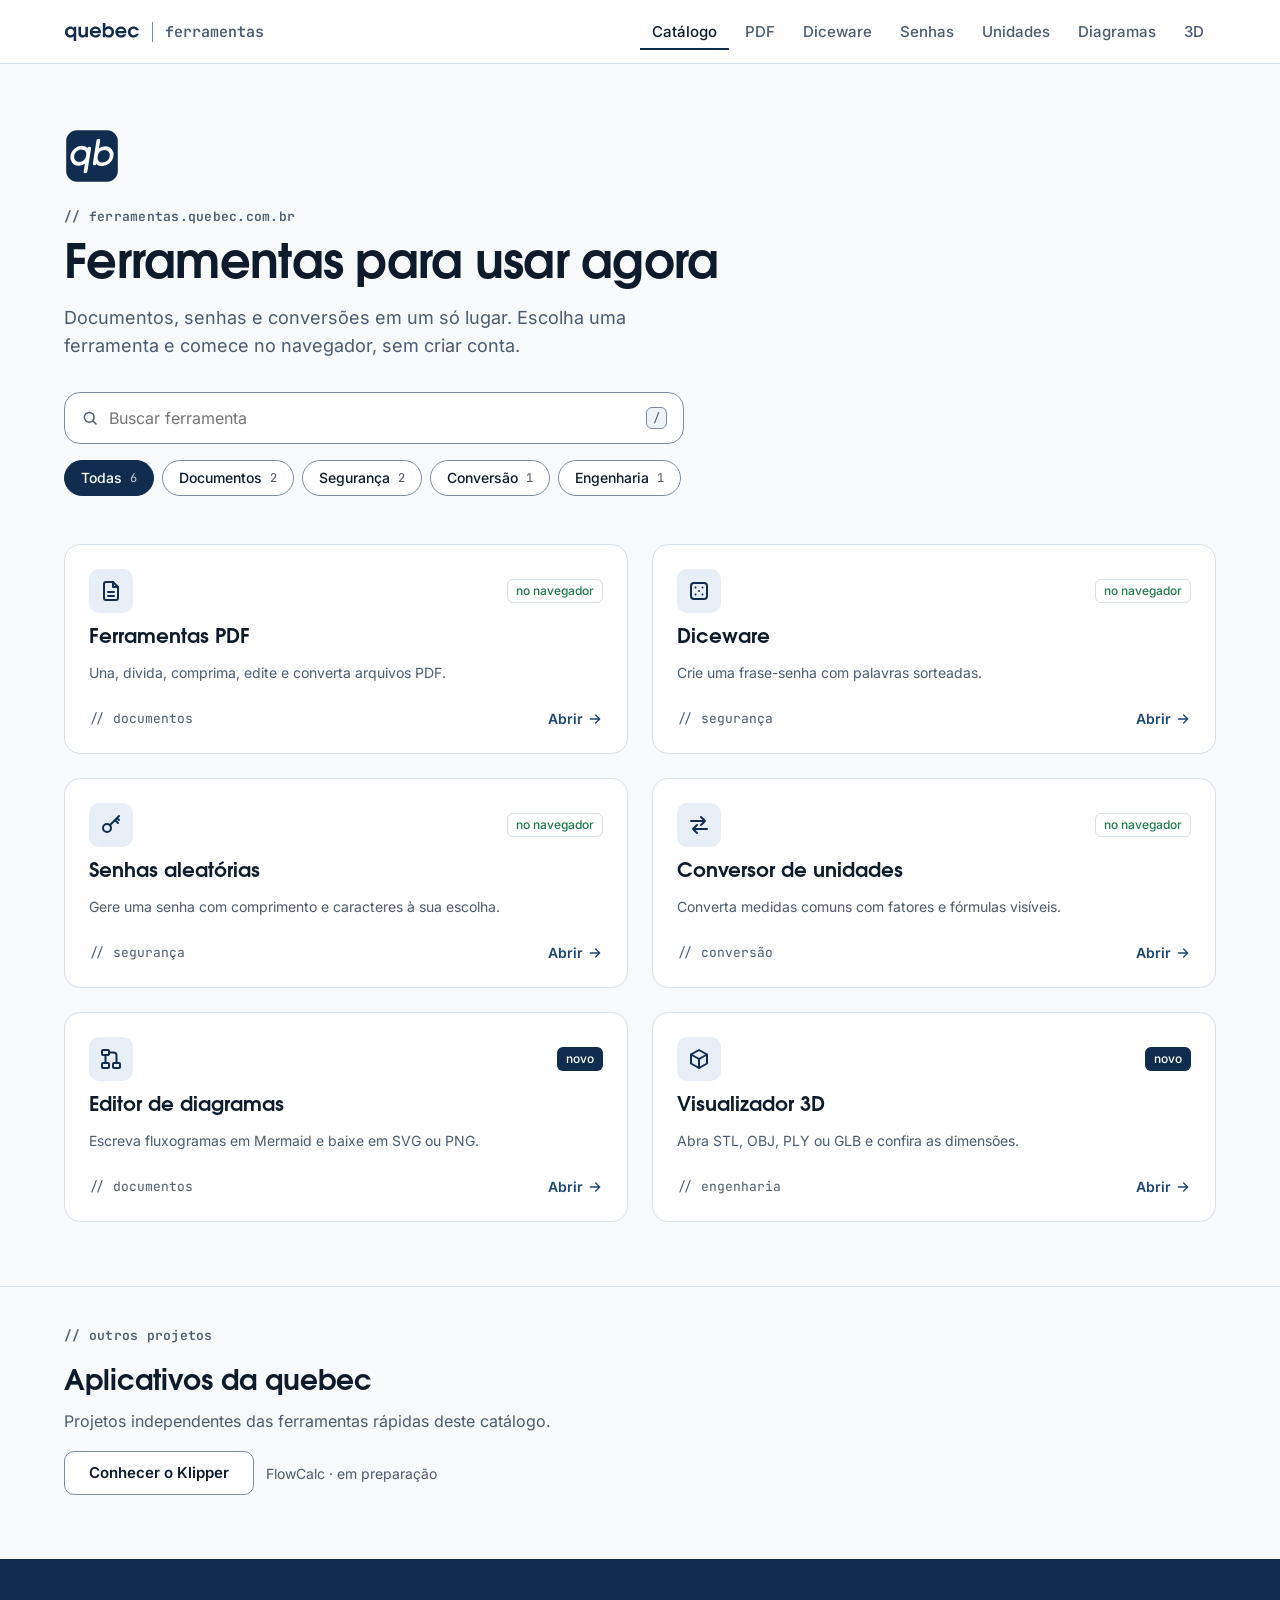
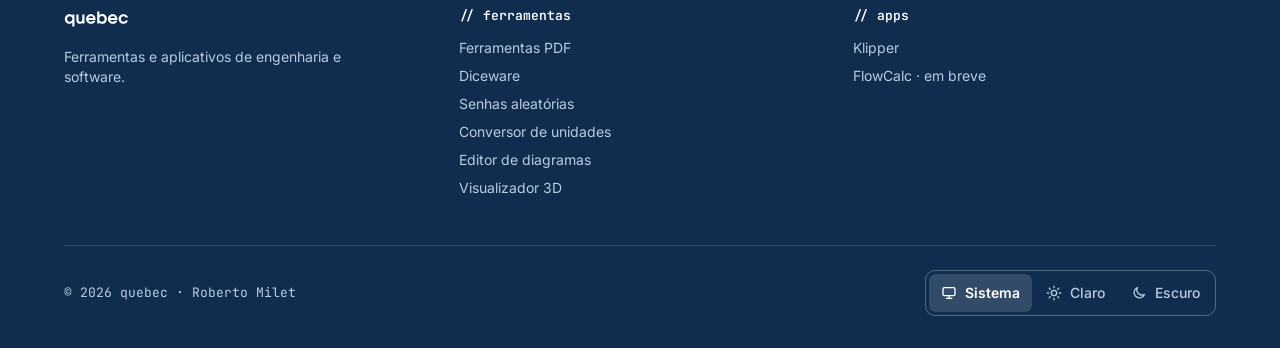
==== commit ffb5bd5c: "Home: monograma qb abrindo o título O cabeçalho segue só com o nome (regra da marca: nome e monogram" ====
--- a/index.html
+++ b/index.html
@@ -24,6 +24,9 @@
 <!-- /qb:head -->
   <style>
     .page-head { padding: var(--space-16) 0 var(--space-8); }
+    /* Monograma sozinho abrindo o título: o cabeçalho leva só o nome (regra da marca). */
+    .brand-mark { display: block; width: 56px; height: 56px; margin-bottom: var(--space-6); }
+    .brand-mark img { width: 56px; height: 56px; }
     .page-head h1 { margin: 0 0 var(--space-3); }
     .page-head .lead { margin: 0 0 var(--space-8); max-width: 620px; color: var(--text-muted); }
     .search { max-width: 620px; margin-bottom: var(--space-4); }
@@ -34,7 +37,7 @@
     .product-strip p { color: var(--text-muted); margin: 0 0 var(--space-5); }
     .product-links { display: flex; flex-wrap: wrap; gap: var(--space-3); align-items: center; }
     .product-links span { color: var(--text-muted); font-size: 14px; }
-    @media (max-width: 860px) { .page-head { padding-top: var(--space-12); } .page-head h1 { font-size: 40px; line-height: 46px; } }
+    @media (max-width: 860px) { .page-head { padding-top: var(--space-12); } .page-head h1 { font-size: 40px; line-height: 46px; } .brand-mark, .brand-mark img { width: 44px; height: 44px; } .brand-mark { margin-bottom: var(--space-5); } }
     @media (max-width: 600px) { .catalog .qb-card { min-height: 0; } }
   </style>
 </head>
@@ -54,12 +57,15 @@
 <main id="conteudo">
 <div data-qb-catalog>
 <section class="page-head"><div class="qb-container">
+  <div class="page-intro">
+  <span class="brand-mark"><img class="qb-only-light" src="/assets/quebec/logos/simbolo_qb.svg?v=1.2.1" alt="" width="56" height="56"><img class="qb-only-dark" src="/assets/quebec/logos/simbolo_qb_invertido.svg?v=1.2.1" alt="" width="56" height="56"></span>
   <p class="qb-eyebrow">// ferramentas.quebec.com.br</p>
   <h1 class="display-lg">Ferramentas para usar agora</h1>
   <p class="lead body-lg">Documentos, senhas e conversões em um só lugar. Escolha uma ferramenta e comece no navegador, sem criar conta.</p>
   <div class="qb-input qb-input--search search"><svg class="qb-i" aria-hidden="true"><use href="/assets/quebec/icons.svg?v=1.2.1#search"/></svg><input type="search" placeholder="Buscar ferramenta" aria-label="Buscar ferramenta" data-qb-search autocomplete="off"><span class="qb-kbd" aria-hidden="true">/</span></div>
   <div class="qb-chips" role="group" aria-label="Filtrar por categoria"><button class="qb-chip" type="button" data-qb-filter="todas" aria-pressed="true">Todas <span class="qb-count" aria-hidden="true">6</span></button><button class="qb-chip" type="button" data-qb-filter="documentos" aria-pressed="false">Documentos <span class="qb-count" aria-hidden="true">2</span></button><button class="qb-chip" type="button" data-qb-filter="seguranca" aria-pressed="false">Segurança <span class="qb-count" aria-hidden="true">2</span></button><button class="qb-chip" type="button" data-qb-filter="conversao" aria-pressed="false">Conversão <span class="qb-count" aria-hidden="true">1</span></button><button class="qb-chip" type="button" data-qb-filter="engenharia" aria-pressed="false">Engenharia <span class="qb-count" aria-hidden="true">1</span></button></div>
   <p class="qb-visually-hidden" aria-live="polite" data-qb-status></p>
+  </div>
 </div></section>
 <section class="catalog" aria-label="Catálogo"><div class="qb-container"><div class="qb-grid qb-grid--2">
 <a class="qb-card" href="/pdf/" data-qb-item data-category="documentos" data-search="PDF unir dividir organizar editar converter comprimir compactar reduzir tamanho imagem documento"><div class="qb-card-top"><span class="qb-icon-tile" aria-hidden="true"><svg class="qb-i"><use href="/assets/quebec/icons.svg?v=1.2.1#doc"/></svg></span><span class="qb-badge qb-badge--success">no navegador</span></div><h3 class="h3">Ferramentas PDF</h3><p class="body-sm">Una, divida, comprima, edite e converta arquivos PDF.</p><div class="qb-card-foot"><span>// documentos</span><span class="qb-go">Abrir <svg class="qb-i" aria-hidden="true"><use href="/assets/quebec/icons.svg?v=1.2.1#arrow-right"/></svg></span></div></a>
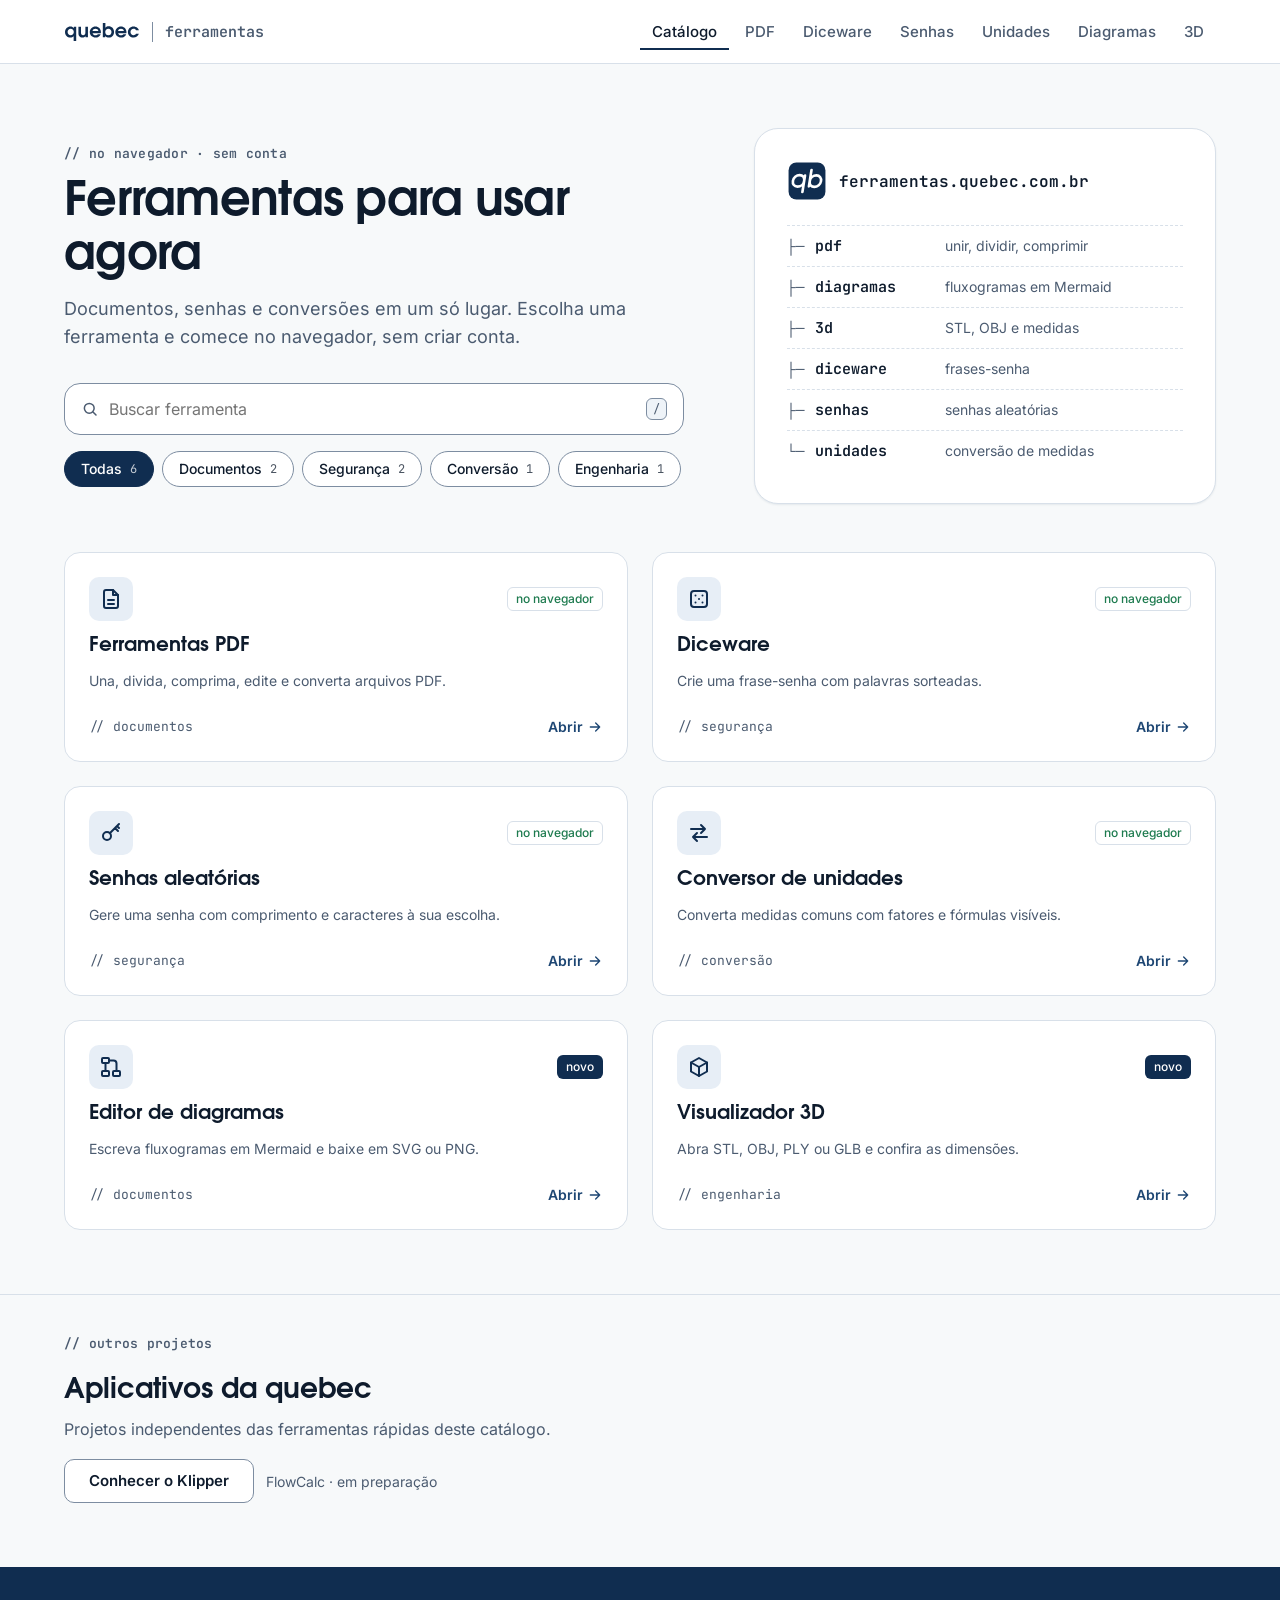
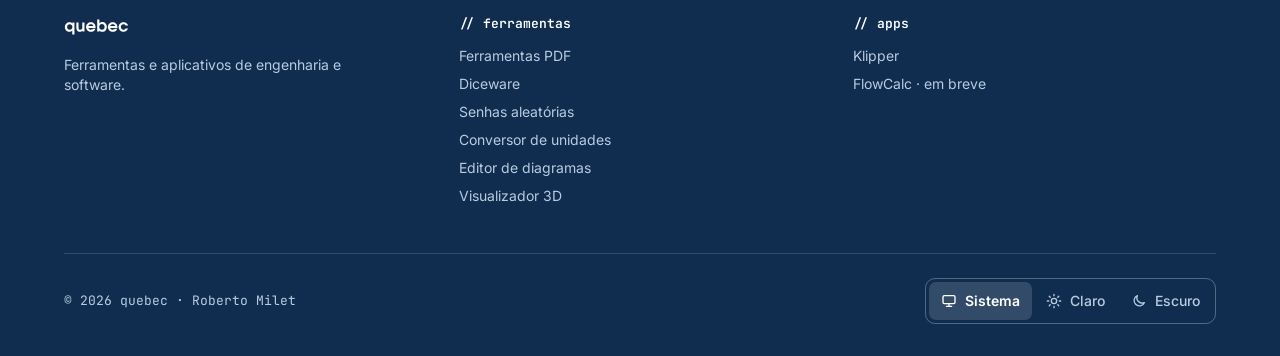
==== commit e5c00134: "Home: monograma qb no mapa das ferramentas O cabeçalho segue só com o nome (regra da marca: nome e m" ====
--- a/index.html
+++ b/index.html
@@ -24,9 +24,11 @@
 <!-- /qb:head -->
   <style>
     .page-head { padding: var(--space-16) 0 var(--space-8); }
-    /* Monograma sozinho abrindo o título: o cabeçalho leva só o nome (regra da marca). */
-    .brand-mark { display: block; width: 56px; height: 56px; margin-bottom: var(--space-6); }
-    .brand-mark img { width: 56px; height: 56px; }
+    .page-head .qb-container { display: grid; grid-template-columns: minmax(0, 1.15fr) minmax(0, .85fr); gap: var(--space-16); align-items: center; }
+    /* Monograma: o mapa de produtos é o lugar dele (o cabeçalho leva só o nome; regra da marca). */
+    .brand-map li .n { color: var(--text); text-decoration: none; }
+    .brand-map li .n:hover { text-decoration: underline; text-underline-offset: 3px; }
+    .brand-map .qb-tree-top .qb-mono { font-weight: 600; }
     .page-head h1 { margin: 0 0 var(--space-3); }
     .page-head .lead { margin: 0 0 var(--space-8); max-width: 620px; color: var(--text-muted); }
     .search { max-width: 620px; margin-bottom: var(--space-4); }
@@ -37,7 +39,8 @@
     .product-strip p { color: var(--text-muted); margin: 0 0 var(--space-5); }
     .product-links { display: flex; flex-wrap: wrap; gap: var(--space-3); align-items: center; }
     .product-links span { color: var(--text-muted); font-size: 14px; }
-    @media (max-width: 860px) { .page-head { padding-top: var(--space-12); } .page-head h1 { font-size: 40px; line-height: 46px; } .brand-mark, .brand-mark img { width: 44px; height: 44px; } .brand-mark { margin-bottom: var(--space-5); } }
+    @media (max-width: 1100px) { .page-head .qb-container { gap: var(--space-10); } .brand-map li { grid-template-columns: 28px 110px 1fr; } }
+    @media (max-width: 860px) { .page-head { padding-top: var(--space-12); } .page-head h1 { font-size: 40px; line-height: 46px; } .page-head .qb-container { grid-template-columns: 1fr; } .brand-map { order: -1; padding: var(--space-4) var(--space-5); border-radius: var(--radius-lg); box-shadow: none; } .brand-map ul { display: none; } .brand-map .qb-tree-top { margin: 0; } }
     @media (max-width: 600px) { .catalog .qb-card { min-height: 0; } }
   </style>
 </head>
@@ -58,14 +61,24 @@
 <div data-qb-catalog>
 <section class="page-head"><div class="qb-container">
   <div class="page-intro">
-  <span class="brand-mark"><img class="qb-only-light" src="/assets/quebec/logos/simbolo_qb.svg?v=1.2.1" alt="" width="56" height="56"><img class="qb-only-dark" src="/assets/quebec/logos/simbolo_qb_invertido.svg?v=1.2.1" alt="" width="56" height="56"></span>
-  <p class="qb-eyebrow">// ferramentas.quebec.com.br</p>
+  <p class="qb-eyebrow">// no navegador · sem conta</p>
   <h1 class="display-lg">Ferramentas para usar agora</h1>
   <p class="lead body-lg">Documentos, senhas e conversões em um só lugar. Escolha uma ferramenta e comece no navegador, sem criar conta.</p>
   <div class="qb-input qb-input--search search"><svg class="qb-i" aria-hidden="true"><use href="/assets/quebec/icons.svg?v=1.2.1#search"/></svg><input type="search" placeholder="Buscar ferramenta" aria-label="Buscar ferramenta" data-qb-search autocomplete="off"><span class="qb-kbd" aria-hidden="true">/</span></div>
   <div class="qb-chips" role="group" aria-label="Filtrar por categoria"><button class="qb-chip" type="button" data-qb-filter="todas" aria-pressed="true">Todas <span class="qb-count" aria-hidden="true">6</span></button><button class="qb-chip" type="button" data-qb-filter="documentos" aria-pressed="false">Documentos <span class="qb-count" aria-hidden="true">2</span></button><button class="qb-chip" type="button" data-qb-filter="seguranca" aria-pressed="false">Segurança <span class="qb-count" aria-hidden="true">2</span></button><button class="qb-chip" type="button" data-qb-filter="conversao" aria-pressed="false">Conversão <span class="qb-count" aria-hidden="true">1</span></button><button class="qb-chip" type="button" data-qb-filter="engenharia" aria-pressed="false">Engenharia <span class="qb-count" aria-hidden="true">1</span></button></div>
   <p class="qb-visually-hidden" aria-live="polite" data-qb-status></p>
   </div>
+  <aside class="qb-tree brand-map" aria-label="Mapa das ferramentas quebec">
+    <div class="qb-tree-top"><img class="qb-only-light" src="/assets/quebec/logos/simbolo_qb.svg?v=1.2.1" alt="" width="40" height="40"><img class="qb-only-dark" src="/assets/quebec/logos/simbolo_qb_invertido.svg?v=1.2.1" alt="" width="40" height="40"><span class="qb-mono">ferramentas.quebec.com.br</span></div>
+    <ul>
+      <li><span class="b" aria-hidden="true">├─</span><a class="n" href="/pdf/">pdf</a><span class="d">unir, dividir, comprimir</span></li>
+      <li><span class="b" aria-hidden="true">├─</span><a class="n" href="/diagramas/">diagramas</a><span class="d">fluxogramas em Mermaid</span></li>
+      <li><span class="b" aria-hidden="true">├─</span><a class="n" href="/3d/">3d</a><span class="d">STL, OBJ e medidas</span></li>
+      <li><span class="b" aria-hidden="true">├─</span><a class="n" href="/diceware/">diceware</a><span class="d">frases-senha</span></li>
+      <li><span class="b" aria-hidden="true">├─</span><a class="n" href="/senhas/">senhas</a><span class="d">senhas aleatórias</span></li>
+      <li><span class="b" aria-hidden="true">└─</span><a class="n" href="/unidades/">unidades</a><span class="d">conversão de medidas</span></li>
+    </ul>
+  </aside>
 </div></section>
 <section class="catalog" aria-label="Catálogo"><div class="qb-container"><div class="qb-grid qb-grid--2">
 <a class="qb-card" href="/pdf/" data-qb-item data-category="documentos" data-search="PDF unir dividir organizar editar converter comprimir compactar reduzir tamanho imagem documento"><div class="qb-card-top"><span class="qb-icon-tile" aria-hidden="true"><svg class="qb-i"><use href="/assets/quebec/icons.svg?v=1.2.1#doc"/></svg></span><span class="qb-badge qb-badge--success">no navegador</span></div><h3 class="h3">Ferramentas PDF</h3><p class="body-sm">Una, divida, comprima, edite e converta arquivos PDF.</p><div class="qb-card-foot"><span>// documentos</span><span class="qb-go">Abrir <svg class="qb-i" aria-hidden="true"><use href="/assets/quebec/icons.svg?v=1.2.1#arrow-right"/></svg></span></div></a>
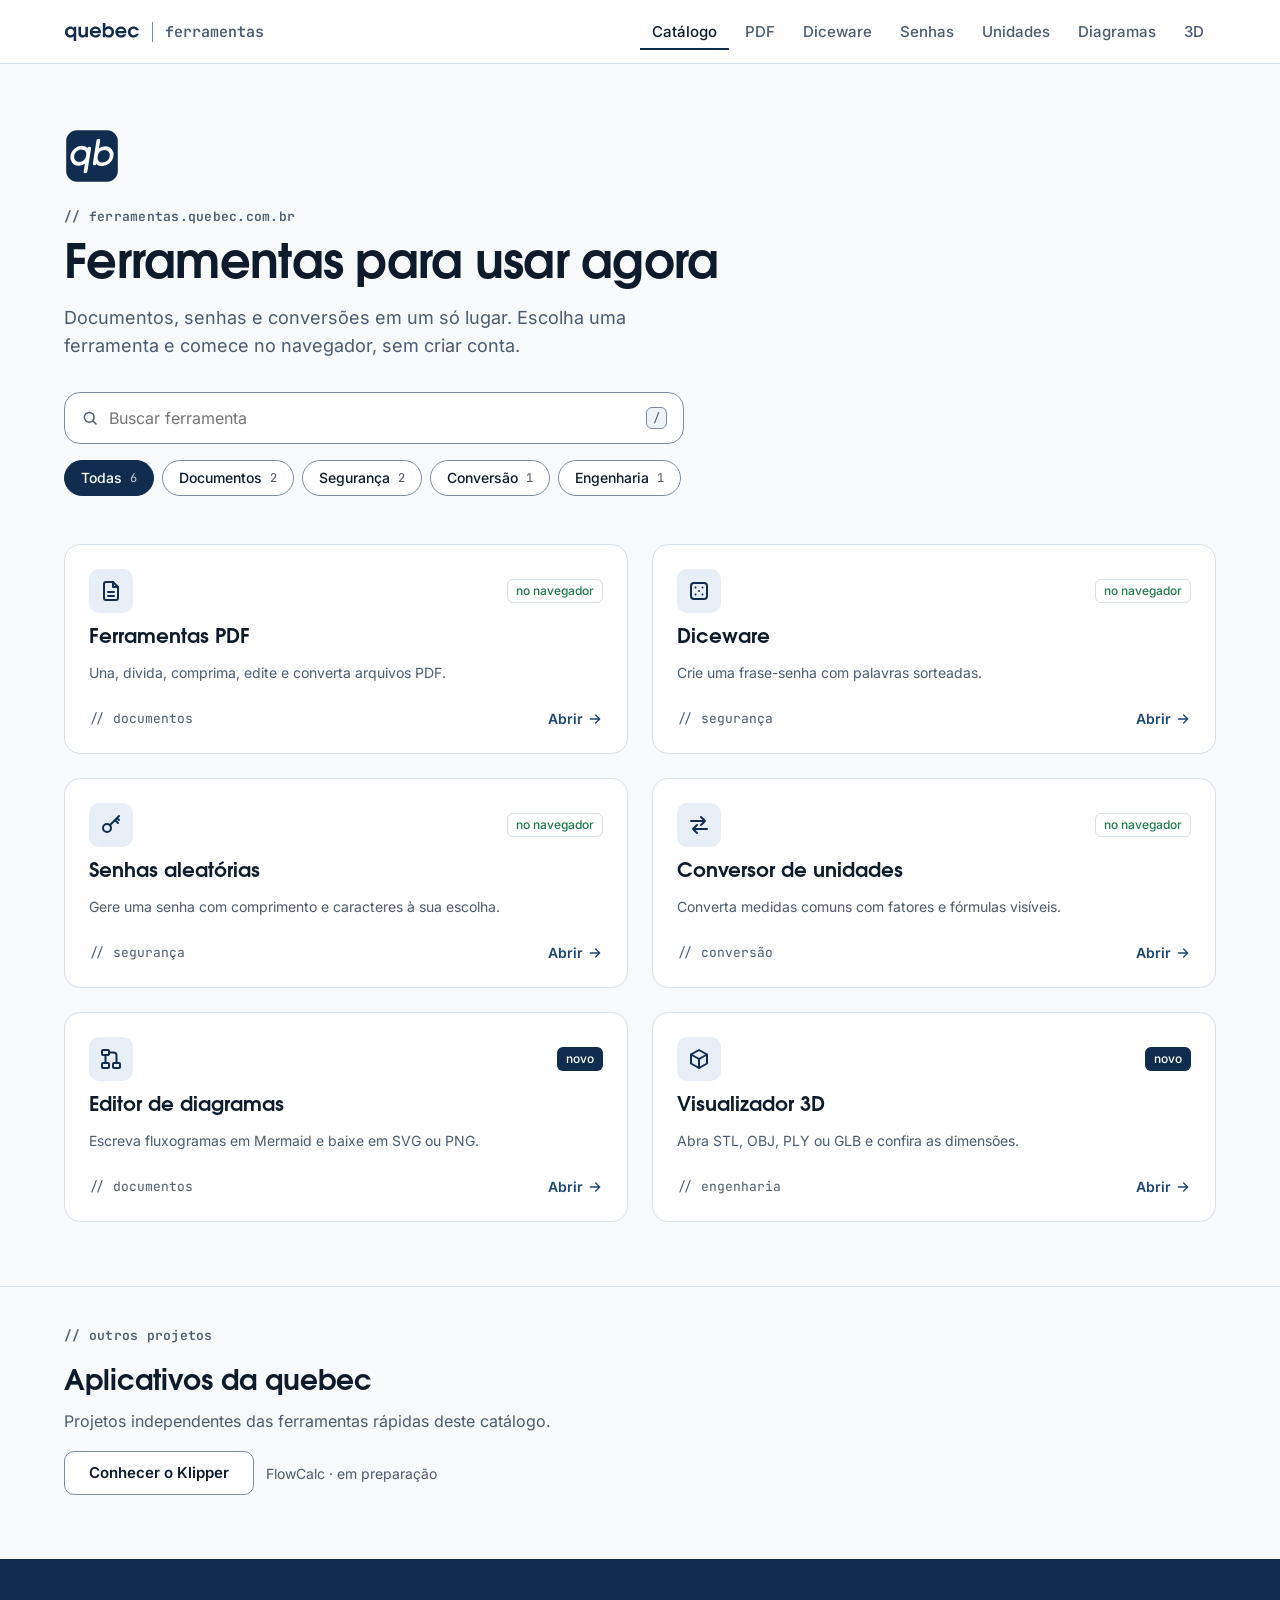
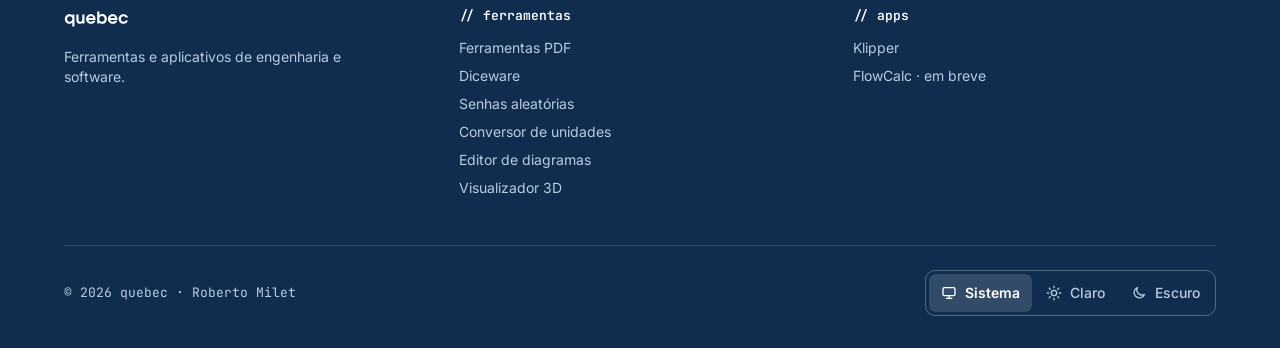
==== commit d9e72776: "Home: monograma qb abrindo o título (#10) O cabeçalho segue só com o nome (regra da marca: nome e mo" ====
--- a/index.html
+++ b/index.html
@@ -24,11 +24,9 @@
 <!-- /qb:head -->
   <style>
     .page-head { padding: var(--space-16) 0 var(--space-8); }
-    .page-head .qb-container { display: grid; grid-template-columns: minmax(0, 1.15fr) minmax(0, .85fr); gap: var(--space-16); align-items: center; }
-    /* Monograma: o mapa de produtos é o lugar dele (o cabeçalho leva só o nome; regra da marca). */
-    .brand-map li .n { color: var(--text); text-decoration: none; }
-    .brand-map li .n:hover { text-decoration: underline; text-underline-offset: 3px; }
-    .brand-map .qb-tree-top .qb-mono { font-weight: 600; }
+    /* Monograma sozinho abrindo o título: o cabeçalho leva só o nome (regra da marca). */
+    .brand-mark { display: block; width: 56px; height: 56px; margin-bottom: var(--space-6); }
+    .brand-mark img { width: 56px; height: 56px; }
     .page-head h1 { margin: 0 0 var(--space-3); }
     .page-head .lead { margin: 0 0 var(--space-8); max-width: 620px; color: var(--text-muted); }
     .search { max-width: 620px; margin-bottom: var(--space-4); }
@@ -39,8 +37,7 @@
     .product-strip p { color: var(--text-muted); margin: 0 0 var(--space-5); }
     .product-links { display: flex; flex-wrap: wrap; gap: var(--space-3); align-items: center; }
     .product-links span { color: var(--text-muted); font-size: 14px; }
-    @media (max-width: 1100px) { .page-head .qb-container { gap: var(--space-10); } .brand-map li { grid-template-columns: 28px 110px 1fr; } }
-    @media (max-width: 860px) { .page-head { padding-top: var(--space-12); } .page-head h1 { font-size: 40px; line-height: 46px; } .page-head .qb-container { grid-template-columns: 1fr; } .brand-map { order: -1; padding: var(--space-4) var(--space-5); border-radius: var(--radius-lg); box-shadow: none; } .brand-map ul { display: none; } .brand-map .qb-tree-top { margin: 0; } }
+    @media (max-width: 860px) { .page-head { padding-top: var(--space-12); } .page-head h1 { font-size: 40px; line-height: 46px; } .brand-mark, .brand-mark img { width: 44px; height: 44px; } .brand-mark { margin-bottom: var(--space-5); } }
     @media (max-width: 600px) { .catalog .qb-card { min-height: 0; } }
   </style>
 </head>
@@ -61,24 +58,14 @@
 <div data-qb-catalog>
 <section class="page-head"><div class="qb-container">
   <div class="page-intro">
-  <p class="qb-eyebrow">// no navegador · sem conta</p>
+  <span class="brand-mark"><img class="qb-only-light" src="/assets/quebec/logos/simbolo_qb.svg?v=1.2.1" alt="" width="56" height="56"><img class="qb-only-dark" src="/assets/quebec/logos/simbolo_qb_invertido.svg?v=1.2.1" alt="" width="56" height="56"></span>
+  <p class="qb-eyebrow">// ferramentas.quebec.com.br</p>
   <h1 class="display-lg">Ferramentas para usar agora</h1>
   <p class="lead body-lg">Documentos, senhas e conversões em um só lugar. Escolha uma ferramenta e comece no navegador, sem criar conta.</p>
   <div class="qb-input qb-input--search search"><svg class="qb-i" aria-hidden="true"><use href="/assets/quebec/icons.svg?v=1.2.1#search"/></svg><input type="search" placeholder="Buscar ferramenta" aria-label="Buscar ferramenta" data-qb-search autocomplete="off"><span class="qb-kbd" aria-hidden="true">/</span></div>
   <div class="qb-chips" role="group" aria-label="Filtrar por categoria"><button class="qb-chip" type="button" data-qb-filter="todas" aria-pressed="true">Todas <span class="qb-count" aria-hidden="true">6</span></button><button class="qb-chip" type="button" data-qb-filter="documentos" aria-pressed="false">Documentos <span class="qb-count" aria-hidden="true">2</span></button><button class="qb-chip" type="button" data-qb-filter="seguranca" aria-pressed="false">Segurança <span class="qb-count" aria-hidden="true">2</span></button><button class="qb-chip" type="button" data-qb-filter="conversao" aria-pressed="false">Conversão <span class="qb-count" aria-hidden="true">1</span></button><button class="qb-chip" type="button" data-qb-filter="engenharia" aria-pressed="false">Engenharia <span class="qb-count" aria-hidden="true">1</span></button></div>
   <p class="qb-visually-hidden" aria-live="polite" data-qb-status></p>
   </div>
-  <aside class="qb-tree brand-map" aria-label="Mapa das ferramentas quebec">
-    <div class="qb-tree-top"><img class="qb-only-light" src="/assets/quebec/logos/simbolo_qb.svg?v=1.2.1" alt="" width="40" height="40"><img class="qb-only-dark" src="/assets/quebec/logos/simbolo_qb_invertido.svg?v=1.2.1" alt="" width="40" height="40"><span class="qb-mono">ferramentas.quebec.com.br</span></div>
-    <ul>
-      <li><span class="b" aria-hidden="true">├─</span><a class="n" href="/pdf/">pdf</a><span class="d">unir, dividir, comprimir</span></li>
-      <li><span class="b" aria-hidden="true">├─</span><a class="n" href="/diagramas/">diagramas</a><span class="d">fluxogramas em Mermaid</span></li>
-      <li><span class="b" aria-hidden="true">├─</span><a class="n" href="/3d/">3d</a><span class="d">STL, OBJ e medidas</span></li>
-      <li><span class="b" aria-hidden="true">├─</span><a class="n" href="/diceware/">diceware</a><span class="d">frases-senha</span></li>
-      <li><span class="b" aria-hidden="true">├─</span><a class="n" href="/senhas/">senhas</a><span class="d">senhas aleatórias</span></li>
-      <li><span class="b" aria-hidden="true">└─</span><a class="n" href="/unidades/">unidades</a><span class="d">conversão de medidas</span></li>
-    </ul>
-  </aside>
 </div></section>
 <section class="catalog" aria-label="Catálogo"><div class="qb-container"><div class="qb-grid qb-grid--2">
 <a class="qb-card" href="/pdf/" data-qb-item data-category="documentos" data-search="PDF unir dividir organizar editar converter comprimir compactar reduzir tamanho imagem documento"><div class="qb-card-top"><span class="qb-icon-tile" aria-hidden="true"><svg class="qb-i"><use href="/assets/quebec/icons.svg?v=1.2.1#doc"/></svg></span><span class="qb-badge qb-badge--success">no navegador</span></div><h3 class="h3">Ferramentas PDF</h3><p class="body-sm">Una, divida, comprima, edite e converta arquivos PDF.</p><div class="qb-card-foot"><span>// documentos</span><span class="qb-go">Abrir <svg class="qb-i" aria-hidden="true"><use href="/assets/quebec/icons.svg?v=1.2.1#arrow-right"/></svg></span></div></a>
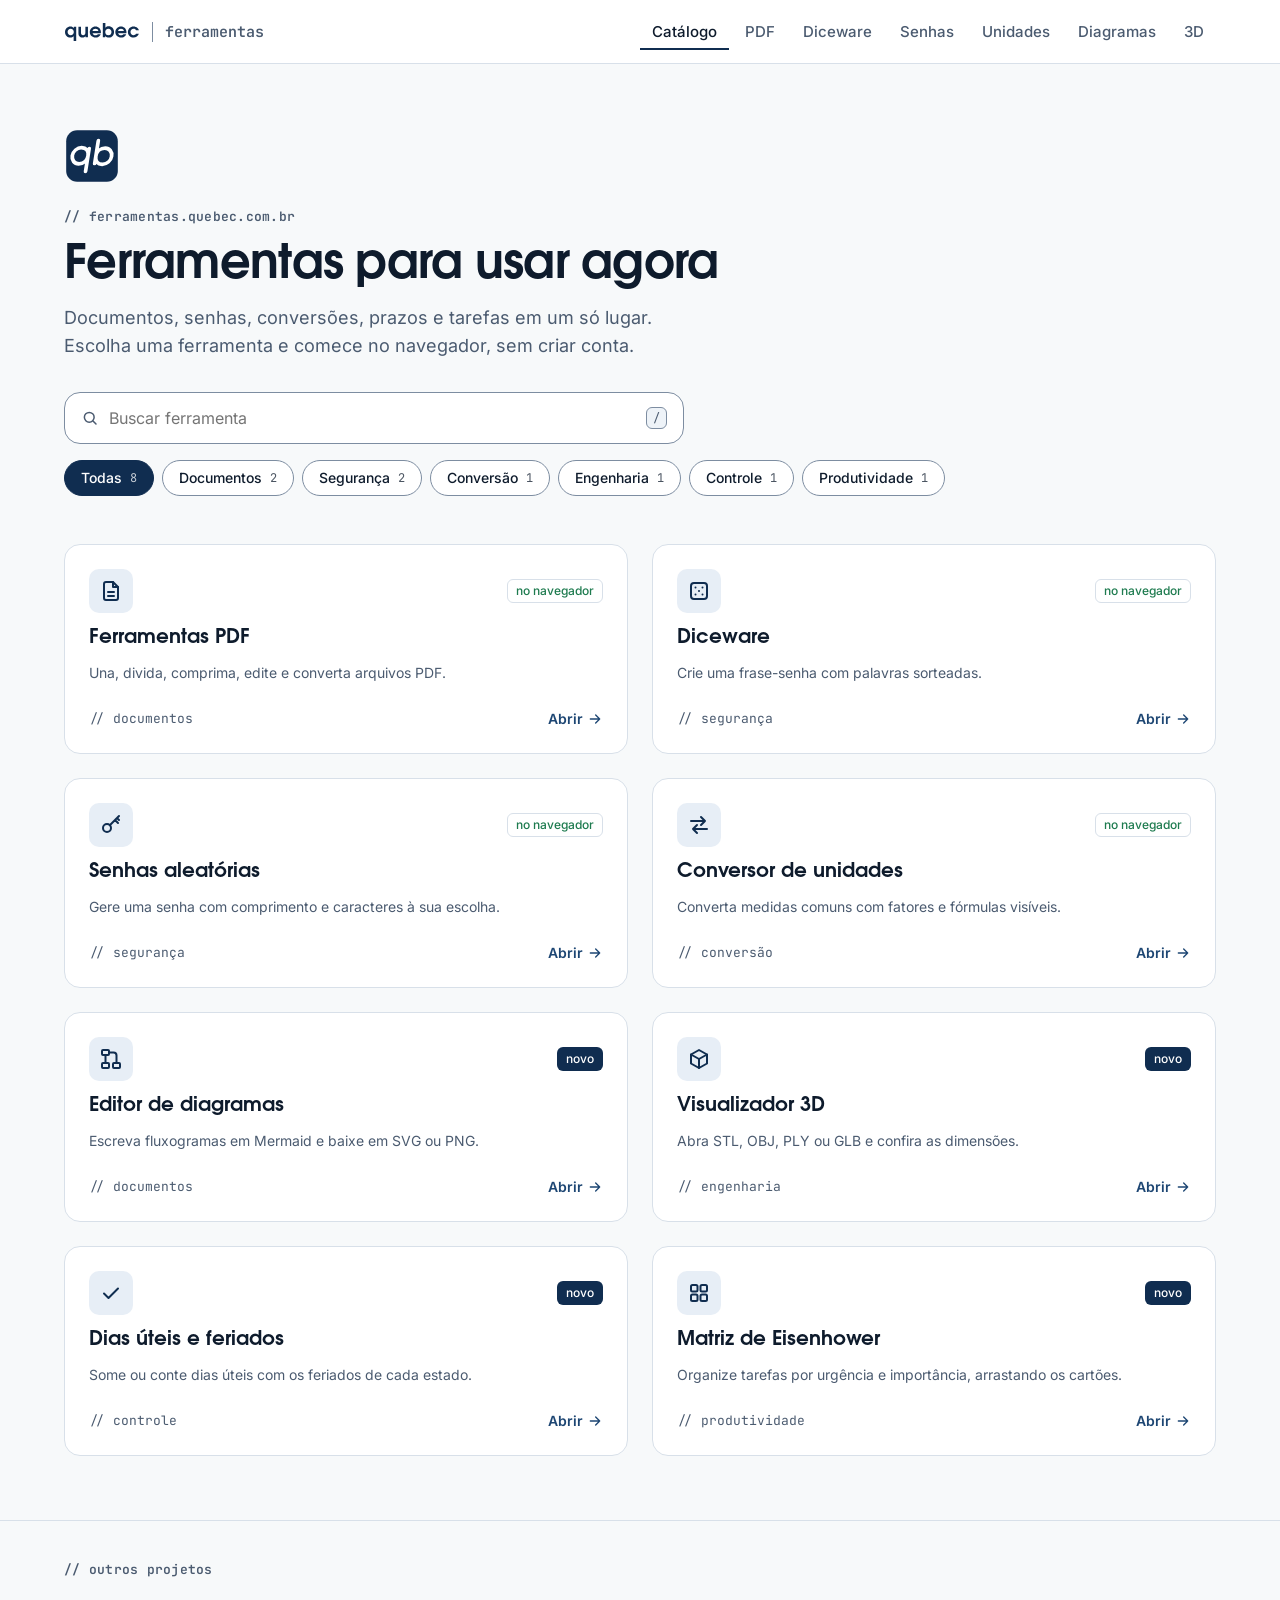
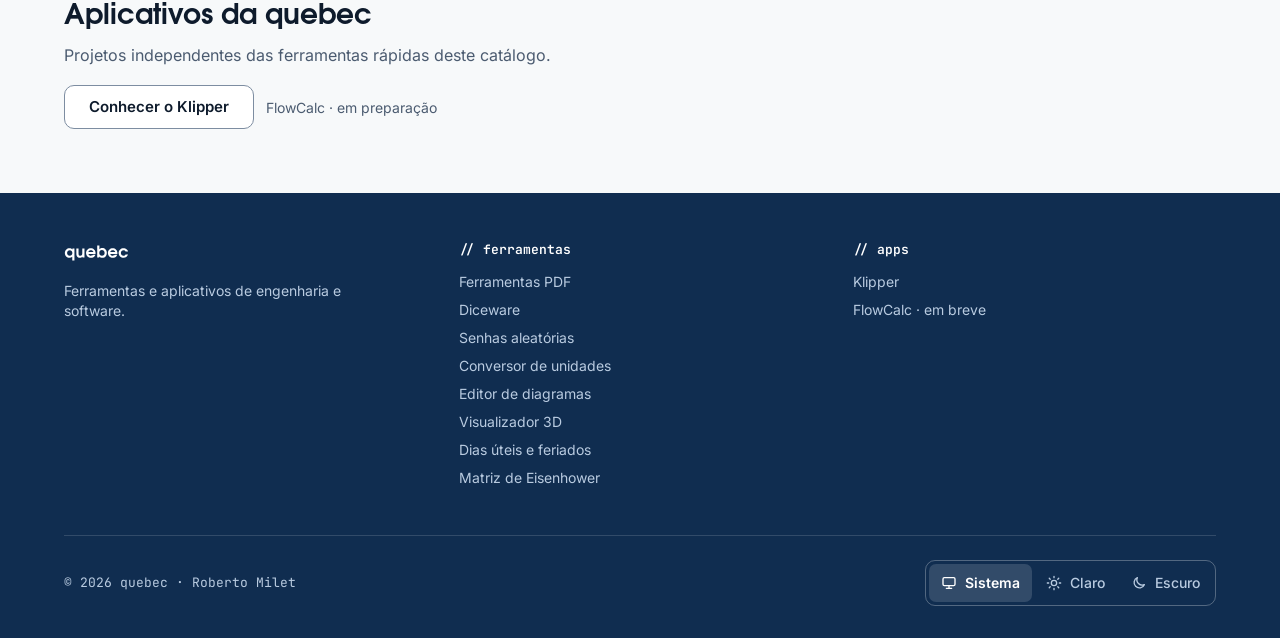
==== commit ffd523d7: "Catálogo: Dias úteis e Matriz de Eisenhower saem do beta (aguardando aceite) - Cards no catálogo, ch" ====
--- a/index.html
+++ b/index.html
@@ -50,7 +50,7 @@
     <nav class="qb-nav" aria-label="Principal"><a href="/" aria-current="page">Catálogo</a><a href="/pdf/">PDF</a><a href="/diceware/">Diceware</a><a href="/senhas/">Senhas</a><a href="/unidades/">Unidades</a><a href="/diagramas/">Diagramas</a><a href="/3d/">3D</a></nav>
     <button class="qb-menu-btn" type="button" aria-expanded="false" aria-controls="menu-celular" aria-label="Menu"><span class="i-open"><svg class="qb-i" aria-hidden="true"><use href="/assets/quebec/icons.svg?v=1.2.1#menu"/></svg></span><span class="i-close"><svg class="qb-i" aria-hidden="true"><use href="/assets/quebec/icons.svg?v=1.2.1#close"/></svg></span></button>
   </div></header>
-  <nav class="qb-mobile-nav" id="menu-celular" aria-label="Principal (celular)" hidden><a href="/" aria-current="page">Catálogo</a><a href="/pdf/">PDF</a><a href="/diceware/">Diceware</a><a href="/senhas/">Senhas</a><a href="/unidades/">Unidades</a><a href="/diagramas/">Diagramas</a><a href="/3d/">3D</a></nav>
+  <nav class="qb-mobile-nav" id="menu-celular" aria-label="Principal (celular)" hidden><a href="/" aria-current="page">Catálogo</a><a href="/pdf/">PDF</a><a href="/diceware/">Diceware</a><a href="/senhas/">Senhas</a><a href="/unidades/">Unidades</a><a href="/diagramas/">Diagramas</a><a href="/3d/">3D</a><a href="/dias-uteis/">Dias úteis</a><a href="/eisenhower/">Eisenhower</a></nav>
 </div>
 <!-- /qb:header -->
 
@@ -61,9 +61,9 @@
   <span class="brand-mark"><img class="qb-only-light" src="/assets/quebec/logos/simbolo_qb.svg?v=1.2.1" alt="" width="56" height="56"><img class="qb-only-dark" src="/assets/quebec/logos/simbolo_qb_invertido.svg?v=1.2.1" alt="" width="56" height="56"></span>
   <p class="qb-eyebrow">// ferramentas.quebec.com.br</p>
   <h1 class="display-lg">Ferramentas para usar agora</h1>
-  <p class="lead body-lg">Documentos, senhas e conversões em um só lugar. Escolha uma ferramenta e comece no navegador, sem criar conta.</p>
+  <p class="lead body-lg">Documentos, senhas, conversões, prazos e tarefas em um só lugar. Escolha uma ferramenta e comece no navegador, sem criar conta.</p>
   <div class="qb-input qb-input--search search"><svg class="qb-i" aria-hidden="true"><use href="/assets/quebec/icons.svg?v=1.2.1#search"/></svg><input type="search" placeholder="Buscar ferramenta" aria-label="Buscar ferramenta" data-qb-search autocomplete="off"><span class="qb-kbd" aria-hidden="true">/</span></div>
-  <div class="qb-chips" role="group" aria-label="Filtrar por categoria"><button class="qb-chip" type="button" data-qb-filter="todas" aria-pressed="true">Todas <span class="qb-count" aria-hidden="true">6</span></button><button class="qb-chip" type="button" data-qb-filter="documentos" aria-pressed="false">Documentos <span class="qb-count" aria-hidden="true">2</span></button><button class="qb-chip" type="button" data-qb-filter="seguranca" aria-pressed="false">Segurança <span class="qb-count" aria-hidden="true">2</span></button><button class="qb-chip" type="button" data-qb-filter="conversao" aria-pressed="false">Conversão <span class="qb-count" aria-hidden="true">1</span></button><button class="qb-chip" type="button" data-qb-filter="engenharia" aria-pressed="false">Engenharia <span class="qb-count" aria-hidden="true">1</span></button></div>
+  <div class="qb-chips" role="group" aria-label="Filtrar por categoria"><button class="qb-chip" type="button" data-qb-filter="todas" aria-pressed="true">Todas <span class="qb-count" aria-hidden="true">8</span></button><button class="qb-chip" type="button" data-qb-filter="documentos" aria-pressed="false">Documentos <span class="qb-count" aria-hidden="true">2</span></button><button class="qb-chip" type="button" data-qb-filter="seguranca" aria-pressed="false">Segurança <span class="qb-count" aria-hidden="true">2</span></button><button class="qb-chip" type="button" data-qb-filter="conversao" aria-pressed="false">Conversão <span class="qb-count" aria-hidden="true">1</span></button><button class="qb-chip" type="button" data-qb-filter="engenharia" aria-pressed="false">Engenharia <span class="qb-count" aria-hidden="true">1</span></button><button class="qb-chip" type="button" data-qb-filter="controle" aria-pressed="false">Controle <span class="qb-count" aria-hidden="true">1</span></button><button class="qb-chip" type="button" data-qb-filter="produtividade" aria-pressed="false">Produtividade <span class="qb-count" aria-hidden="true">1</span></button></div>
   <p class="qb-visually-hidden" aria-live="polite" data-qb-status></p>
   </div>
 </div></section>
@@ -74,6 +74,8 @@
 <a class="qb-card" href="/unidades/" data-qb-item data-category="conversao" data-search="conversor unidades comprimento massa temperatura volume area pressao medida"><div class="qb-card-top"><span class="qb-icon-tile" aria-hidden="true"><svg class="qb-i"><use href="/assets/quebec/icons.svg?v=1.2.1#swap"/></svg></span><span class="qb-badge qb-badge--success">no navegador</span></div><h3 class="h3">Conversor de unidades</h3><p class="body-sm">Converta medidas comuns com fatores e fórmulas visíveis.</p><div class="qb-card-foot"><span>// conversão</span><span class="qb-go">Abrir <svg class="qb-i" aria-hidden="true"><use href="/assets/quebec/icons.svg?v=1.2.1#arrow-right"/></svg></span></div></a>
 <a class="qb-card" href="/diagramas/" data-qb-item data-category="documentos" data-search="diagrama fluxograma mermaid sequencia estados desenho svg png documento"><div class="qb-card-top"><span class="qb-icon-tile" aria-hidden="true"><svg class="qb-i"><use href="/assets/quebec/icons.svg?v=1.2.1#diagram"/></svg></span><span class="qb-badge qb-badge--new">novo</span></div><h3 class="h3">Editor de diagramas</h3><p class="body-sm">Escreva fluxogramas em Mermaid e baixe em SVG ou PNG.</p><div class="qb-card-foot"><span>// documentos</span><span class="qb-go">Abrir <svg class="qb-i" aria-hidden="true"><use href="/assets/quebec/icons.svg?v=1.2.1#arrow-right"/></svg></span></div></a>
 <a class="qb-card" href="/3d/" data-qb-item data-category="engenharia" data-search="visualizador 3d cad stl obj ply glb modelo peca dimensoes engenharia"><div class="qb-card-top"><span class="qb-icon-tile" aria-hidden="true"><svg class="qb-i"><use href="/assets/quebec/icons.svg?v=1.2.1#cube"/></svg></span><span class="qb-badge qb-badge--new">novo</span></div><h3 class="h3">Visualizador 3D</h3><p class="body-sm">Abra STL, OBJ, PLY ou GLB e confira as dimensões.</p><div class="qb-card-foot"><span>// engenharia</span><span class="qb-go">Abrir <svg class="qb-i" aria-hidden="true"><use href="/assets/quebec/icons.svg?v=1.2.1#arrow-right"/></svg></span></div></a>
+<a class="qb-card" href="/dias-uteis/" data-qb-item data-category="controle" data-search="dias uteis feriados prazo calendario nacional estadual estado mapa contar somar data vencimento"><div class="qb-card-top"><span class="qb-icon-tile" aria-hidden="true"><svg class="qb-i"><use href="/assets/quebec/icons.svg?v=1.2.1#check"/></svg></span><span class="qb-badge qb-badge--new">novo</span></div><h3 class="h3">Dias úteis e feriados</h3><p class="body-sm">Some ou conte dias úteis com os feriados de cada estado.</p><div class="qb-card-foot"><span>// controle</span><span class="qb-go">Abrir <svg class="qb-i" aria-hidden="true"><use href="/assets/quebec/icons.svg?v=1.2.1#arrow-right"/></svg></span></div></a>
+<a class="qb-card" href="/eisenhower/" data-qb-item data-category="produtividade" data-search="matriz eisenhower tarefas prioridade urgente importante produtividade organizar quadrantes lista"><div class="qb-card-top"><span class="qb-icon-tile" aria-hidden="true"><svg class="qb-i"><use href="/assets/quebec/icons.svg?v=1.2.1#grid"/></svg></span><span class="qb-badge qb-badge--new">novo</span></div><h3 class="h3">Matriz de Eisenhower</h3><p class="body-sm">Organize tarefas por urgência e importância, arrastando os cartões.</p><div class="qb-card-foot"><span>// produtividade</span><span class="qb-go">Abrir <svg class="qb-i" aria-hidden="true"><use href="/assets/quebec/icons.svg?v=1.2.1#arrow-right"/></svg></span></div></a>
 </div><div class="qb-empty" data-qb-empty hidden><span class="qb-icon-tile" aria-hidden="true"><svg class="qb-i"><use href="/assets/quebec/icons.svg?v=1.2.1#search"/></svg></span><h2 class="h3">Nenhuma ferramenta para “<span data-qb-query></span>”</h2><p class="body-sm">Tente outro termo ou veja todas as ferramentas.</p><button class="qb-btn qb-btn--secondary qb-btn--sm" type="button" data-qb-clear>Limpar busca</button></div></div></section>
 </div>
 <section class="product-strip"><div class="qb-container"><p class="qb-eyebrow">// outros projetos</p><h2 class="h2">Aplicativos da quebec</h2><p>Projetos independentes das ferramentas rápidas deste catálogo.</p><div class="product-links"><a class="qb-btn qb-btn--secondary" href="https://klipper.quebec.com.br/">Conhecer o Klipper</a><span>FlowCalc · em preparação</span></div></div></section>
@@ -83,7 +85,7 @@
 <footer class="qb-footer"><div class="qb-container">
   <div class="qb-foot-grid">
     <div class="qb-foot-brand"><img src="/assets/quebec/logos/nome_quebec_branco.svg" alt="quebec" width="65" height="24"><p>Ferramentas e aplicativos de engenharia e software.</p></div>
-    <div><h2 class="qb-foot-title">// ferramentas</h2><ul><li><a href="/pdf/">Ferramentas PDF</a></li><li><a href="/diceware/">Diceware</a></li><li><a href="/senhas/">Senhas aleatórias</a></li><li><a href="/unidades/">Conversor de unidades</a></li><li><a href="/diagramas/">Editor de diagramas</a></li><li><a href="/3d/">Visualizador 3D</a></li></ul></div>
+    <div><h2 class="qb-foot-title">// ferramentas</h2><ul><li><a href="/pdf/">Ferramentas PDF</a></li><li><a href="/diceware/">Diceware</a></li><li><a href="/senhas/">Senhas aleatórias</a></li><li><a href="/unidades/">Conversor de unidades</a></li><li><a href="/diagramas/">Editor de diagramas</a></li><li><a href="/3d/">Visualizador 3D</a></li><li><a href="/dias-uteis/">Dias úteis e feriados</a></li><li><a href="/eisenhower/">Matriz de Eisenhower</a></li></ul></div>
     <div><h2 class="qb-foot-title">// apps</h2><ul><li><a href="https://klipper.quebec.com.br/" rel="noopener noreferrer">Klipper</a></li><li><span class="qb-soon">FlowCalc · em breve</span></li></ul></div>
   </div>
   <div class="qb-legal"><span>© <span data-qb-year>2026</span> quebec · Roberto Milet</span><div class="qb-theme" role="group" aria-label="Tema"><button type="button" data-qb-theme-set="system" aria-pressed="true"><svg class="qb-i" aria-hidden="true"><use href="/assets/quebec/icons.svg?v=1.2.1#monitor"/></svg>Sistema</button><button type="button" data-qb-theme-set="light" aria-pressed="false"><svg class="qb-i" aria-hidden="true"><use href="/assets/quebec/icons.svg?v=1.2.1#sun"/></svg>Claro</button><button type="button" data-qb-theme-set="dark" aria-pressed="false"><svg class="qb-i" aria-hidden="true"><use href="/assets/quebec/icons.svg?v=1.2.1#moon"/></svg>Escuro</button></div></div>
